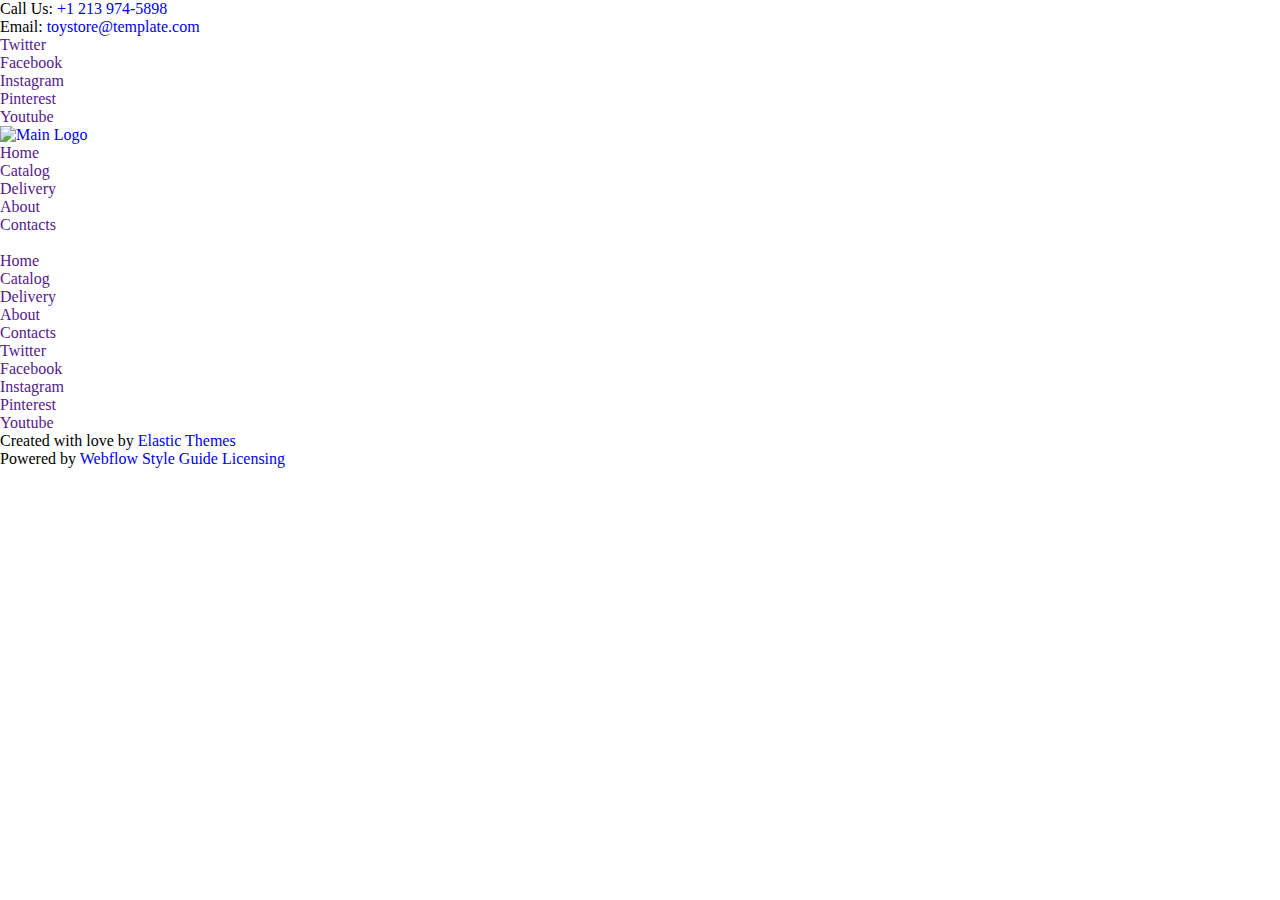
==== toystore.html @ 0d2d4009 "add basic html fot toystore" ====
<!DOCTYPE html>
<html lang="en">

<head>
    <meta charset="UTF-8">
    <meta http-equiv="X-UA-Compatible" content="IE=edge">
    <meta name="viewport" content="width=device-width, initial-scale=1.0">
    <title>Document</title>

    <link rel="stylesheet" href="styles-toystore.css">
</head>

<body>
    <header class="body-part">
        <section class="contacts">
            <ul class="contacts-numbers-list">
                <li class="contacts-numbers-item">Call Us: <a href="tel:+1 213 974-5898" class="number-link" type="tel">+1 213 974-5898</a></li>
                <li class="contacts-numbers-item">Email:
                    <a href="mailto:toystore@template.com" class="number-link">toystore@template.com</a></li>
            </ul>
            <ul class="socials-list">
                <li class="socials-item"><a href="" class="socials-link">Twitter</a></li>
                <li class="socials-item"><a href="" class="socials-link">Facebook</a></li>
                <li class="socials-item"><a href="" class="socials-link">Instagram</a></li>
                <li class="socials-item"><a href="" class="socials-link">Pinterest</a></li>
                <li class="socials-item"><a href="" class="socials-link">Youtube</a></li>
            </ul>
        </section>

        <a href="#" class="header-logo"><img src="main-logo" alt="Main Logo" class="logo"></a>
        <nav class="main-nav">
            <ul class="nav-list nav-list--top">
                <li class="nav-item"><a href="" class="nav-link">Home</a></li>
                <li class="nav-item"><a href="" class="nav-link">Catalog</a></li>
                <li class="nav-item"><a href="" class="nav-link">Delivery</a></li>
                <li class="nav-item"><a href="" class="nav-link">About</a></li>
                <li class="nav-item"><a href="" class="nav-link">Contacts</a></li>
            </ul>
        </nav>
    </header>
    <main class="body-part">

    </main>
    <footer class="body-part body-footer">
        <section class="sitemap">
            <img src="sitemap-logo" alt="" class="logo">
            <ul class="sitemap-nav nav-list nav-list--bottom">
                <li class="nav-item"><a href="" class="nav-link">Home</a></li>
                <li class="nav-item"><a href="" class="nav-link">Catalog</a></li>
                <li class="nav-item"><a href="" class="nav-link">Delivery</a></li>
                <li class="nav-item"><a href="" class="nav-link">About</a></li>
                <li class="nav-item"><a href="" class="nav-link">Contacts</a></li>
            </ul>
            <ul class="sitemap-contacts socials-list">
                <li class="socials-item"><a href="" class="socials-link">Twitter</a></li>
                <li class="socials-item"><a href="" class="socials-link">Facebook</a></li>
                <li class="socials-item"><a href="" class="socials-link">Instagram</a></li>
                <li class="socials-item"><a href="" class="socials-link">Pinterest</a></li>
                <li class="socials-item"><a href="" class="socials-link">Youtube</a></li>
            </ul>
        </section>
        <section class="copyright">
            <p class="author">Created with love by
                <a href="#" class="author-studio"> Elastic Themes</a></p>

            <p class="stack">Powered by
                <a href="#" class="stack-technology">Webflow</a>
                <a href="#" class="stack-technology">Style Guide</a>
                <a href="#" class="stack-technology">Licensing</a>
            </p>
        </section>
    </footer>
</body>

</html>
---- styles-toystore.css ----
* {
    box-sizing: border-box;
    padding: 0;
    margin: 0;
}

img {
    width: 100%;
}

a {
    text-decoration: none;
}

ul {

}
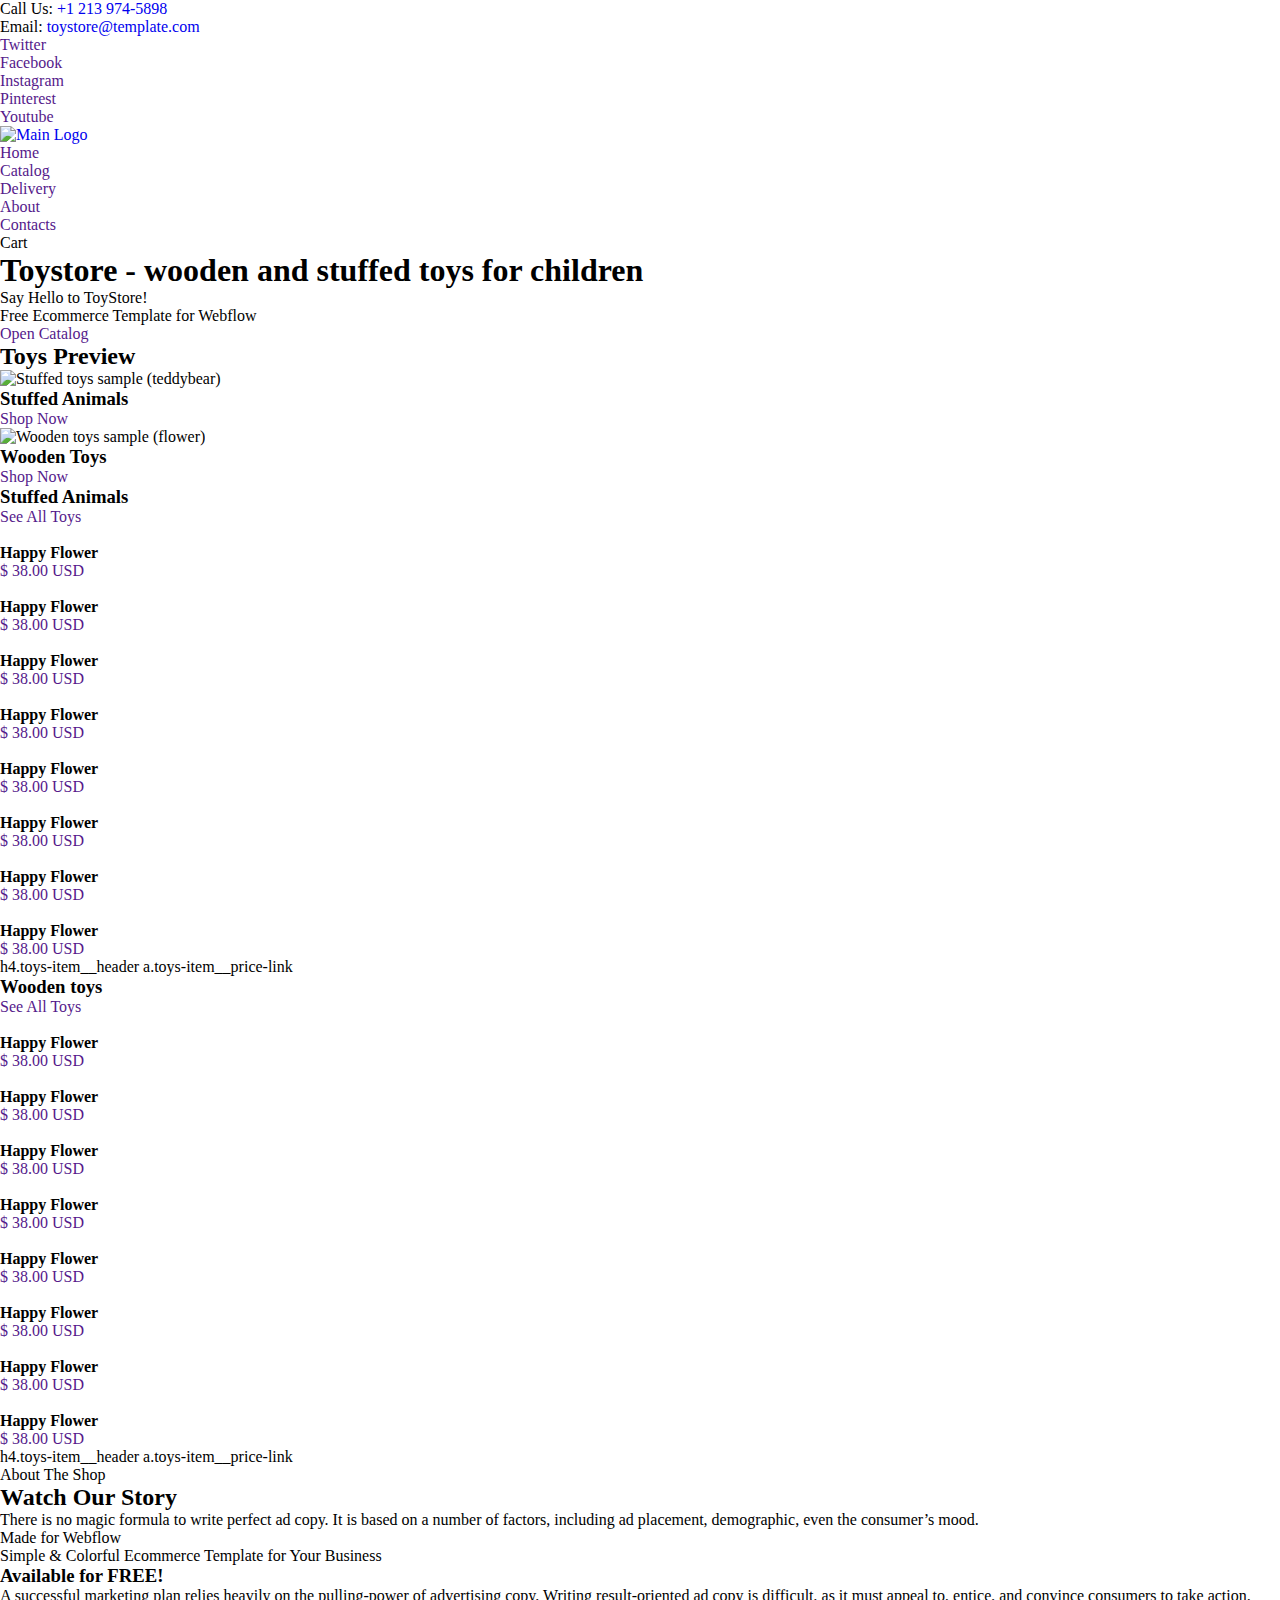
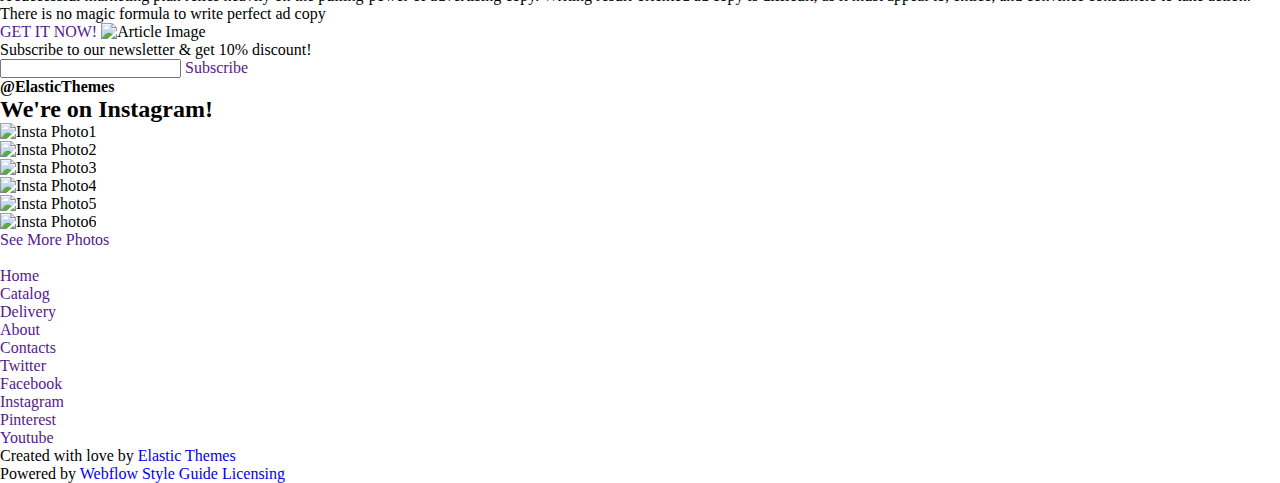
==== commit 0d36c524: "fix html of toystore" ====
--- a/toystore.html
+++ b/toystore.html
@@ -11,10 +11,12 @@
 </head>
 
 <body>
-    <header class="body-part">
+    <header class="body-part body-header">
         <section class="contacts">
+            <h2 class="section-header"></h2>
             <ul class="contacts-numbers-list">
-                <li class="contacts-numbers-item">Call Us: <a href="tel:+1 213 974-5898" class="number-link" type="tel">+1 213 974-5898</a></li>
+                <li class="contacts-numbers-item">Call Us: <a href="tel:+1 213 974-5898" class="number-link"
+                        type="tel">+1 213 974-5898</a></li>
                 <li class="contacts-numbers-item">Email:
                     <a href="mailto:toystore@template.com" class="number-link">toystore@template.com</a></li>
             </ul>
@@ -27,19 +29,168 @@
             </ul>
         </section>
 
-        <a href="#" class="header-logo"><img src="main-logo" alt="Main Logo" class="logo"></a>
-        <nav class="main-nav">
-            <ul class="nav-list nav-list--top">
-                <li class="nav-item"><a href="" class="nav-link">Home</a></li>
-                <li class="nav-item"><a href="" class="nav-link">Catalog</a></li>
-                <li class="nav-item"><a href="" class="nav-link">Delivery</a></li>
-                <li class="nav-item"><a href="" class="nav-link">About</a></li>
-                <li class="nav-item"><a href="" class="nav-link">Contacts</a></li>
-            </ul>
-        </nav>
+        <section class="header-wrapper">
+            <a href="#" class="header-logo"><img src="main-logo" alt="Main Logo" class="logo"></a>
+            <nav class="main-nav">
+                <ul class="nav-list nav-list--top">
+                    <li class="nav-item"><a href="" class="nav-link">Home</a></li>
+                    <li class="nav-item"><a href="" class="nav-link">Catalog</a></li>
+                    <li class="nav-item"><a href="" class="nav-link">Delivery</a></li>
+                    <li class="nav-item"><a href="" class="nav-link">About</a></li>
+                    <li class="nav-item"><a href="" class="nav-link">Contacts</a></li>
+                </ul>
+            </nav>
+            <div class="cart">
+                Cart
+            </div>
+        </section>
     </header>
-    <main class="body-part">
-
+    <main class="body-part body-main">
+        <h1 class="main-header">Toystore - wooden and stuffed toys for children</h1>
+        <article class="promo">
+            <h2 class="section-header"></h2>
+            <div class="promo-wrapper">
+                <p class="promo-sayhi">Say Hello to ToyStore!</p>
+                <p class="promo-header">Free Ecommerce Template for Webflow</p>
+                <a href="" class="promo-buttom">Open Catalog</a>
+            </div>
+        </article>
+        <section class="toys">
+            <h2 class="secton-header">Toys Preview</h2>
+            <ul class="toys-types-list">
+                <li class="toys-types-item toys-types-item--stuffed">
+                    <img src="" alt="Stuffed toys sample (teddybear)" class="toys-types-image">
+                    <h3 class="toys-types-header">Stuffed Animals</h3>
+                    <a href="" class="toys-types-button">Shop Now</a>
+                </li>
+                <li class="toys-types-item toys-types-item--wooden">
+                    <img src="" alt="Wooden toys sample (flower)" class="toys-types-image">
+                    <h3 class="toys-types-header">Wooden Toys</h3>
+                    <a href="" class="toys-types-button">Shop Now</a>
+                </li>
+            </ul>
+            <div class="toys-list__wrapper">
+                <h3 class="toys-list__header">Stuffed Animals</h3>
+                <a href="" class="toys-list__seeall">See All Toys</a>
+                <ul class="toys-list">
+                    <li class="toys-list__item toys-item">
+                        <img src="" alt="" class="toys-item__image">
+                        <h4 class="toys-item__header">Happy Flower</h4>
+                        <a href="" class="toys-item__pricelink">$ 38.00 USD</a>
+                    </li>
+                    <li class="toys-list__item"><img src="" alt="" class="toys-item__image">
+                        <h4 class="toys-item__header">Happy Flower</h4>
+                        <a href="" class="toys-item__pricelink">$ 38.00 USD</a>
+                    </li>
+                    <li class="toys-list__item"><img src="" alt="" class="toys-item__image">
+                        <h4 class="toys-item__header">Happy Flower</h4>
+                        <a href="" class="toys-item__pricelink">$ 38.00 USD</a>
+                    </li>
+                    <li class="toys-list__item"><img src="" alt="" class="toys-item__image">
+                        <h4 class="toys-item__header">Happy Flower</h4>
+                        <a href="" class="toys-item__pricelink">$ 38.00 USD</a>
+                    </li>
+                    <li class="toys-list__item"><img src="" alt="" class="toys-item__image">
+                        <h4 class="toys-item__header">Happy Flower</h4>
+                        <a href="" class="toys-item__pricelink">$ 38.00 USD</a>
+                    </li>
+                    <li class="toys-list__item"><img src="" alt="" class="toys-item__image">
+                        <h4 class="toys-item__header">Happy Flower</h4>
+                        <a href="" class="toys-item__pricelink">$ 38.00 USD</a>
+                    </li>
+                    <li class="toys-list__item"><img src="" alt="" class="toys-item__image">
+                        <h4 class="toys-item__header">Happy Flower</h4>
+                        <a href="" class="toys-item__pricelink">$ 38.00 USD</a>
+                    </li>
+                    <li class="toys-list__item"><img src="" alt="" class="toys-item__image">
+                        <h4 class="toys-item__header">Happy Flower</h4>
+                        <a href="" class="toys-item__pricelink">$ 38.00 USD</a>
+                    </li>
+                </ul> h4.toys-item__header a.toys-item__price-link
+            </div>
+            <div class="toys-list__wrapper">
+                <h3 class="toys-list__header">Wooden toys</h3>
+                <a href="" class="toys-list__seeall">See All Toys</a>
+                <ul class="toys-list">
+                    <li class="toys-list__item toys-item">
+                        <img src="" alt="" class="toys-item__image">
+                        <h4 class="toys-item__header">Happy Flower</h4>
+                        <a href="" class="toys-item__pricelink">$ 38.00 USD</a>
+                    </li>
+                    <li class="toys-list__item"><img src="" alt="" class="toys-item__image">
+                        <h4 class="toys-item__header">Happy Flower</h4>
+                        <a href="" class="toys-item__pricelink">$ 38.00 USD</a>
+                    </li>
+                    <li class="toys-list__item"><img src="" alt="" class="toys-item__image">
+                        <h4 class="toys-item__header">Happy Flower</h4>
+                        <a href="" class="toys-item__pricelink">$ 38.00 USD</a>
+                    </li>
+                    <li class="toys-list__item"><img src="" alt="" class="toys-item__image">
+                        <h4 class="toys-item__header">Happy Flower</h4>
+                        <a href="" class="toys-item__pricelink">$ 38.00 USD</a>
+                    </li>
+                    <li class="toys-list__item"><img src="" alt="" class="toys-item__image">
+                        <h4 class="toys-item__header">Happy Flower</h4>
+                        <a href="" class="toys-item__pricelink">$ 38.00 USD</a>
+                    </li>
+                    <li class="toys-list__item"><img src="" alt="" class="toys-item__image">
+                        <h4 class="toys-item__header">Happy Flower</h4>
+                        <a href="" class="toys-item__pricelink">$ 38.00 USD</a>
+                    </li>
+                    <li class="toys-list__item"><img src="" alt="" class="toys-item__image">
+                        <h4 class="toys-item__header">Happy Flower</h4>
+                        <a href="" class="toys-item__pricelink">$ 38.00 USD</a>
+                    </li>
+                    <li class="toys-list__item"><img src="" alt="" class="toys-item__image">
+                        <h4 class="toys-item__header">Happy Flower</h4>
+                        <a href="" class="toys-item__pricelink">$ 38.00 USD</a>
+                    </li>
+                </ul> h4.toys-item__header a.toys-item__price-link
+            </div>
+        </section>
+        <section class="about">
+            <p class="about__welcome-text">About The Shop</p>
+            <h2 class="about__header">Watch Our Story</h2>
+            <p class="about__description">There is no magic formula to write perfect ad copy. It is based on a number of
+                factors, including ad placement, demographic, even the consumer’s mood.
+            </p>
+        </section>
+        <article class="article">
+            <div class="article__quote-wrapper">
+                <p class="article__quote-welcome">Made for Webflow</p>
+                <p class="article__quote">Simple & Colorful Ecommerce Template for Your Business</p>
+            </div>
+            <div class="article__main-wrapper">
+                <h3 class="article__header">Available for FREE!</h3>
+                <p class="article__text">A successful marketing plan relies heavily on the pulling-power of advertising
+                    copy. Writing result-oriented ad copy is difficult, as it must appeal to, entice, and convince
+                    consumers to take action. There is no magic formula to write perfect ad copy
+                </p>
+                <a href="" class="article__button">GET IT NOW!</a>
+                <img src="" alt="Article Image" class="article__image">
+            </div>
+        </article>
+        <article class="subcribe-form">
+            <p class="subcribe__text">Subscribe to our newsletter & get <span class="subcribe__discount">10%
+                    discount!</span></p>
+            <form class="subscribe__form" action="">
+                <input class="subcribe__input" type="email" id="subscribe__email">
+                <a href="" class="subscribe__button">Subscribe</a>
+            </form>
+        </article>
+        <section class="insta">
+            <b class="insta__account">@ElasticThemes</b>
+            <h2 class="insta__header">We're on Instagram!</h2>
+            <ul class="insta__photo-list photo-list">
+                <li class="photo-list__item"><img src="" alt="Insta Photo1" class="photo-list__photo"></li>
+                <li class="photo-list__item"><img src="" alt="Insta Photo2" class="photo-list__photo"></li>
+                <li class="photo-list__item"><img src="" alt="Insta Photo3" class="photo-list__photo"></li>
+                <li class="photo-list__item"><img src="" alt="Insta Photo4" class="photo-list__photo"></li>
+                <li class="photo-list__item"><img src="" alt="Insta Photo5" class="photo-list__photo"></li>
+                <li class="photo-list__item"><img src="" alt="Insta Photo6" class="photo-list__photo"></li>
+            </ul>
+            <a href="" class="insta__button">See More Photos</a>
+        </section>
     </main>
     <footer class="body-part body-footer">
         <section class="sitemap">
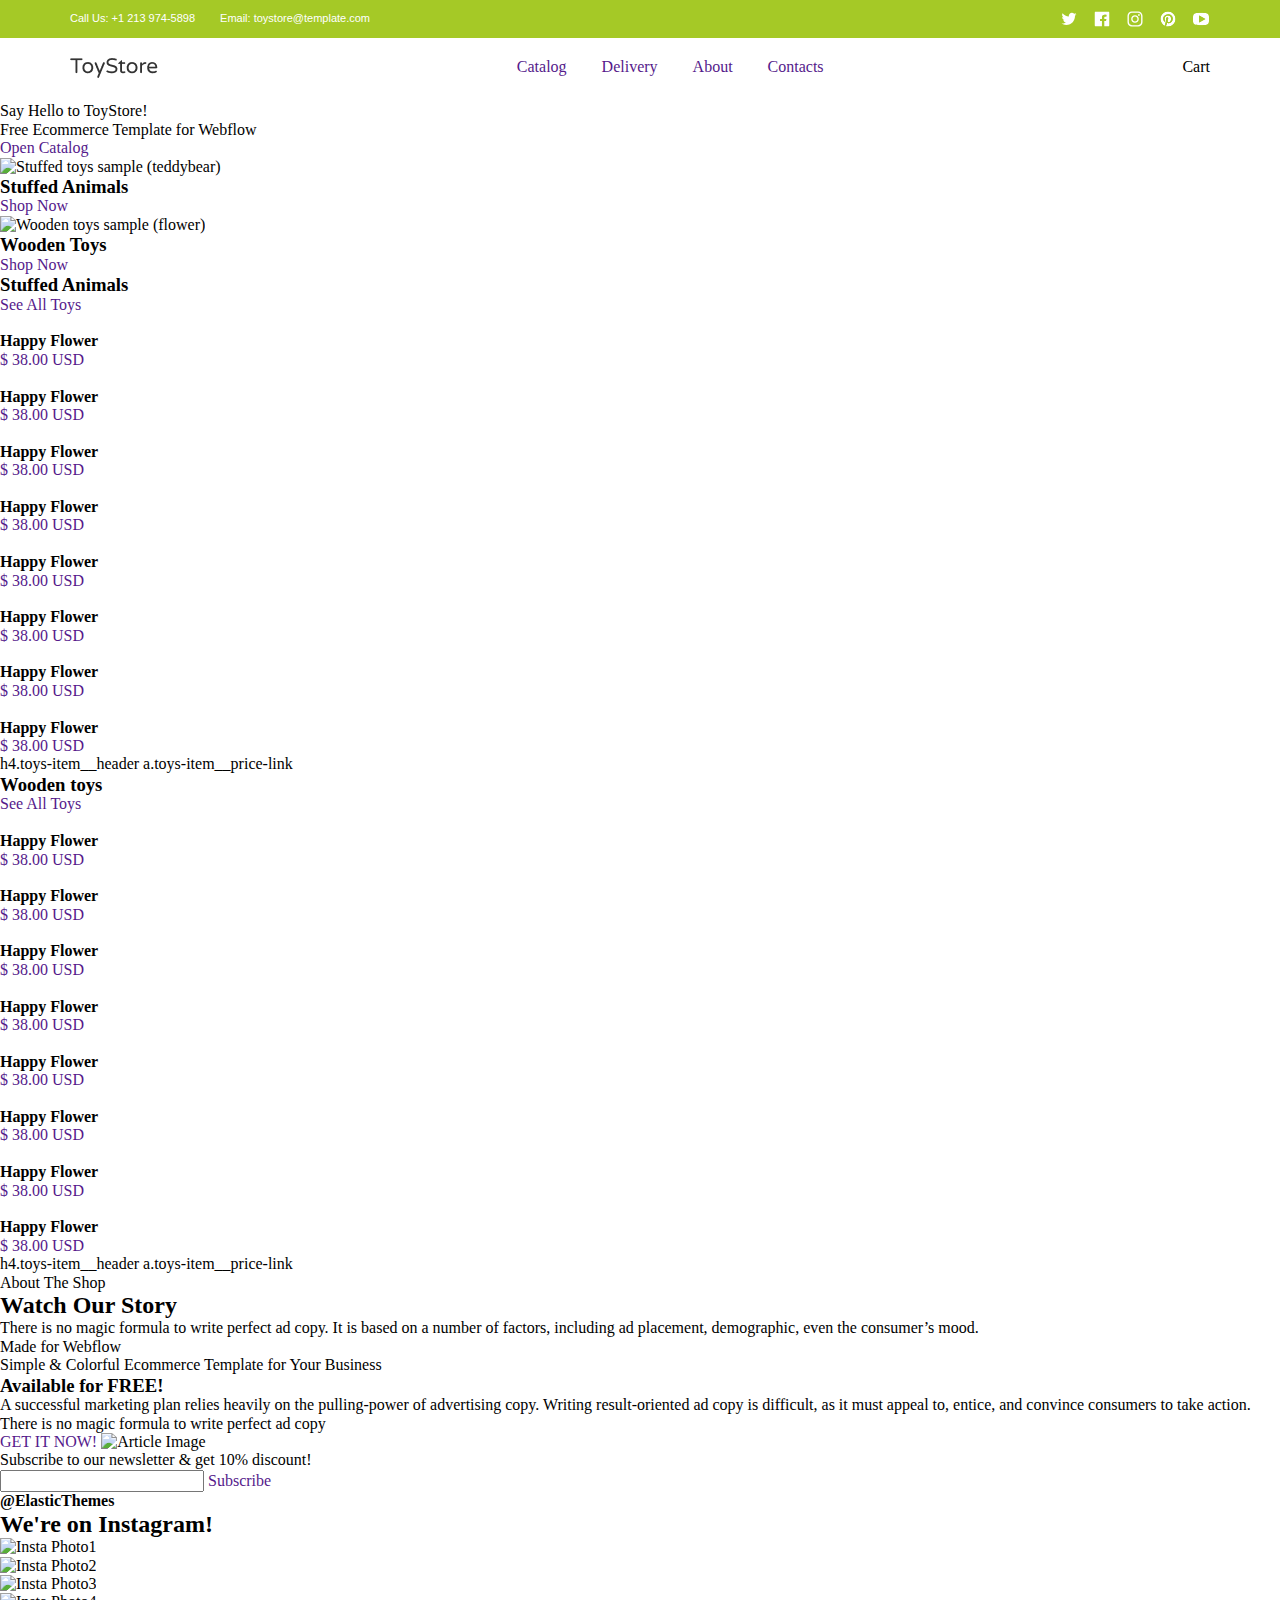
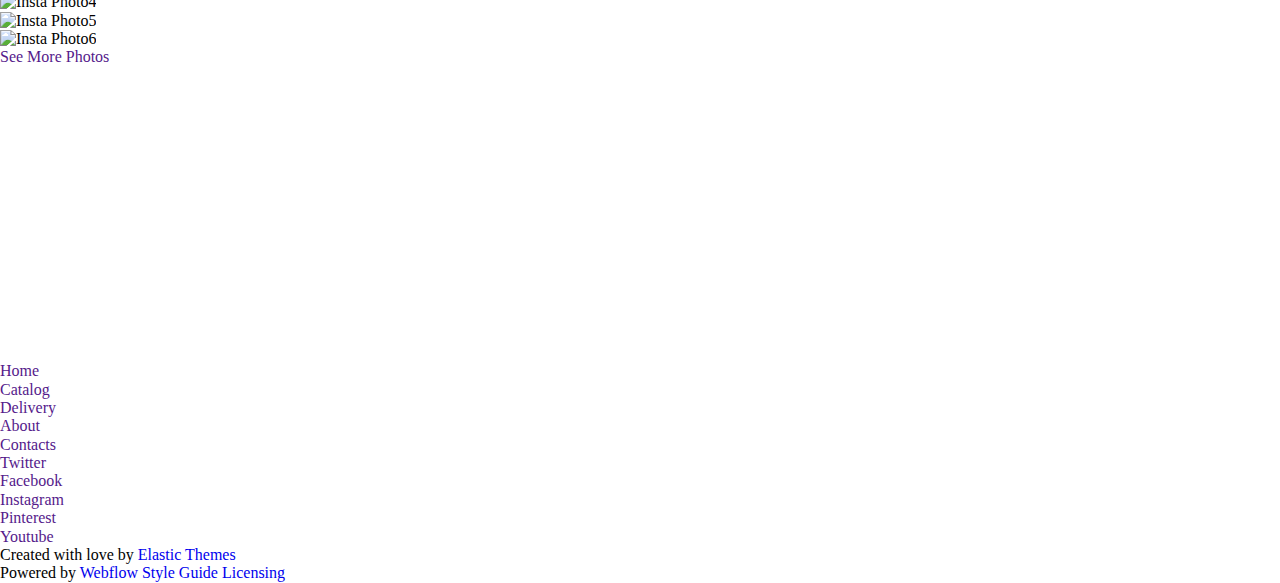
==== commit baf262ba: "add styles for header" ====
--- a/toystore.html
+++ b/toystore.html
@@ -7,37 +7,41 @@
     <meta name="viewport" content="width=device-width, initial-scale=1.0">
     <title>Document</title>
 
-    <link rel="stylesheet" href="styles-toystore.css">
+    <link rel="stylesheet" href="css/normalize.css">
+    <link rel="stylesheet" href="css/styles-toystore.css">
 </head>
 
 <body>
     <header class="body-part body-header">
-        <section class="contacts">
-            <h2 class="section-header"></h2>
-            <ul class="contacts-numbers-list">
-                <li class="contacts-numbers-item">Call Us: <a href="tel:+1 213 974-5898" class="number-link"
-                        type="tel">+1 213 974-5898</a></li>
-                <li class="contacts-numbers-item">Email:
-                    <a href="mailto:toystore@template.com" class="number-link">toystore@template.com</a></li>
-            </ul>
-            <ul class="socials-list">
-                <li class="socials-item"><a href="" class="socials-link">Twitter</a></li>
-                <li class="socials-item"><a href="" class="socials-link">Facebook</a></li>
-                <li class="socials-item"><a href="" class="socials-link">Instagram</a></li>
-                <li class="socials-item"><a href="" class="socials-link">Pinterest</a></li>
-                <li class="socials-item"><a href="" class="socials-link">Youtube</a></li>
-            </ul>
-        </section>
-
-        <section class="header-wrapper">
-            <a href="#" class="header-logo"><img src="main-logo" alt="Main Logo" class="logo"></a>
-            <nav class="main-nav">
-                <ul class="nav-list nav-list--top">
-                    <li class="nav-item"><a href="" class="nav-link">Home</a></li>
-                    <li class="nav-item"><a href="" class="nav-link">Catalog</a></li>
-                    <li class="nav-item"><a href="" class="nav-link">Delivery</a></li>
-                    <li class="nav-item"><a href="" class="nav-link">About</a></li>
-                    <li class="nav-item"><a href="" class="nav-link">Contacts</a></li>
+        <section class="header-contacts">
+            <div class="header-contacts__wrapper">
+                <h2 class="visually-hidden">Contacts</h2>
+                <ul class="contacts-numbers__list">
+                    <li class="contacts-numbers__item">Call Us: <a href="tel:+1 213 974-5898"
+                            class="contacts-numbers__link" type="tel">+1 213 974-5898</a></li>
+                    <li class="contacts-numbers-item">Email:
+                        <a href="mailto:toystore@template.com" class="contacts-numbers__link">toystore@template.com</a>
+                    </li>
+                </ul>
+                <ul class="socials__list">
+                    <li class="socials__item"><a href="" class="socials__link twitter">Twitter</a></li>
+                    <li class="socials__item"><a href="" class="socials__link facebook">Facebook</a></li>
+                    <li class="socials__item"><a href="" class="socials__link instagram">Instagram</a></li>
+                    <li class="socials__item"><a href="" class="socials__link pinterest">Pinterest</a></li>
+                    <li class="socials__item"><a href="" class="socials__link youtube">Youtube</a></li>
+                </ul>
+            </div>
+        </section>
+
+        <section class="header-lowpart__wrapper">
+            <h2 class="visually-hidden">Navigation</h2>
+            <a href="#" class="header-lowpart__logo"><img src="img/toystore/logo-dark.png" alt="Main Logo" class="logo"></a>
+            <nav class="header-lowpart__nav main-nav">
+                <ul class="main-nav__list main-nav__list--top">
+                    <li class="main-nav__item"><a href="" class="main-nav__link">Catalog</a></li>
+                    <li class="main-nav__item"><a href="" class="main-nav__link">Delivery</a></li>
+                    <li class="main-nav__item"><a href="" class="main-nav__link">About</a></li>
+                    <li class="main-nav__item"><a href="" class="main-nav__link">Contacts</a></li>
                 </ul>
             </nav>
             <div class="cart">
@@ -46,7 +50,7 @@
         </section>
     </header>
     <main class="body-part body-main">
-        <h1 class="main-header">Toystore - wooden and stuffed toys for children</h1>
+        <h1 class="visually-hidden">Toystore - wooden and stuffed toys for children</h1>
         <article class="promo">
             <h2 class="section-header"></h2>
             <div class="promo-wrapper">
@@ -56,7 +60,7 @@
             </div>
         </article>
         <section class="toys">
-            <h2 class="secton-header">Toys Preview</h2>
+            <h2 class="visually-hidden">Toys Preview</h2>
             <ul class="toys-types-list">
                 <li class="toys-types-item toys-types-item--stuffed">
                     <img src="" alt="Stuffed toys sample (teddybear)" class="toys-types-image">
@@ -156,6 +160,7 @@
             </p>
         </section>
         <article class="article">
+            <h2 class="visually-hidden">Article</h2>
             <div class="article__quote-wrapper">
                 <p class="article__quote-welcome">Made for Webflow</p>
                 <p class="article__quote">Simple & Colorful Ecommerce Template for Your Business</p>
@@ -171,6 +176,7 @@
             </div>
         </article>
         <article class="subcribe-form">
+            <h2 class="visually-hidden">Suscribe form</h2>
             <p class="subcribe__text">Subscribe to our newsletter & get <span class="subcribe__discount">10%
                     discount!</span></p>
             <form class="subscribe__form" action="">
@@ -194,30 +200,32 @@
     </main>
     <footer class="body-part body-footer">
         <section class="sitemap">
-            <img src="sitemap-logo" alt="" class="logo">
-            <ul class="sitemap-nav nav-list nav-list--bottom">
-                <li class="nav-item"><a href="" class="nav-link">Home</a></li>
-                <li class="nav-item"><a href="" class="nav-link">Catalog</a></li>
-                <li class="nav-item"><a href="" class="nav-link">Delivery</a></li>
-                <li class="nav-item"><a href="" class="nav-link">About</a></li>
-                <li class="nav-item"><a href="" class="nav-link">Contacts</a></li>
+            <h2 class="visually-hidden">Sitemap</h2>
+            <a href="" class="sitemap__logo-link"><img src="img/toystore/logo-light.png" alt="Sitemap Logo" class="logo"></a>
+            <ul class="sitemap__nav nav-list nav-list--bottom">
+                <li class="nav-list__item"><a href="" class="nav-list__link">Home</a></li>
+                <li class="nav-list__item"><a href="" class="nav-list__link">Catalog</a></li>
+                <li class="nav-list__item"><a href="" class="nav-list__link">Delivery</a></li>
+                <li class="nav-list__item"><a href="" class="nav-list__link">About</a></li>
+                <li class="nav-list__item"><a href="" class="nav-list__link">Contacts</a></li>
             </ul>
             <ul class="sitemap-contacts socials-list">
-                <li class="socials-item"><a href="" class="socials-link">Twitter</a></li>
-                <li class="socials-item"><a href="" class="socials-link">Facebook</a></li>
-                <li class="socials-item"><a href="" class="socials-link">Instagram</a></li>
-                <li class="socials-item"><a href="" class="socials-link">Pinterest</a></li>
-                <li class="socials-item"><a href="" class="socials-link">Youtube</a></li>
+                <li class="socials-list__item"><a href="" class="socials-list__link">Twitter</a></li>
+                <li class="socials-list__item"><a href="" class="socials-list__link">Facebook</a></li>
+                <li class="socials-list__item"><a href="" class="socials-list__link">Instagram</a></li>
+                <li class="socials-list__item"><a href="" class="socials-list__link">Pinterest</a></li>
+                <li class="socials-list__item"><a href="" class="socials-list__link">Youtube</a></li>
             </ul>
         </section>
         <section class="copyright">
-            <p class="author">Created with love by
-                <a href="#" class="author-studio"> Elastic Themes</a></p>
-
-            <p class="stack">Powered by
-                <a href="#" class="stack-technology">Webflow</a>
-                <a href="#" class="stack-technology">Style Guide</a>
-                <a href="#" class="stack-technology">Licensing</a>
+            <h2 class="visually-hidden">Copyright</h2>
+            <p class="copyright__author author">Created with love by
+                <a href="#" class="author__studio"> Elastic Themes</a></p>
+
+            <p class="copyright__stack stack">Powered by
+                <a href="#" class="stack__technology">Webflow</a>
+                <a href="#" class="stack__technology">Style Guide</a>
+                <a href="#" class="stack__technology">Licensing</a>
             </p>
         </section>
     </footer>
--- a/css/styles-toystore.css
+++ b/css/styles-toystore.css
@@ -0,0 +1,171 @@
+@font-face {
+    font-family: "OpenSans";
+    src: url("../fonts/toystore/OpenSans-Medium.ttf") format("ttf");
+    font-weight: 400;
+    font-style: normal;
+    font-display: swap;
+  }
+
+  @font-face {
+    font-family: "VarelaRound";
+    src: url("../fonts/toystore/VarelaRound-Regular.ttf") format("ttf");
+    font-weight: 400;
+    font-style: normal;
+    font-display: swap;
+  }
+
+:root {
+    /*Sizes*/
+    --desktop-max-width: 1440px;
+    --desktop-content-width: 1140px;
+
+    /*Fonts*/
+    --main-text: "OpenSans", Arial, sans-serif;
+    --extra-text: "VarelaRound", Helvetica, sans-serif;
+
+    /*Colors*/
+    --main-text-dark: #111111;
+    --main-text-dark--hover: #333333;
+    --main-text-light: #FFFFFF;
+    --article-text: #999999;
+    --form-main: #F8F8F8;
+    --footer-line: #FFFFFF40;
+
+
+    --seeall-underline: #DDDDDD;
+    --scroll-main: #E5E5E5;
+
+    --toy-cart-shadow: 0px 1px 2px 0px #00000026;
+    --main-green: #A5C926;
+    --wooden-background: #fb416b;
+    --stuffed-background: #ffc12c;
+
+    /*images*/
+    --twitter: url("../img/toystore/twitter.svg");
+    --facebook: url("../img/toystore/facebook.svg");
+    --instagram: url("../img/toystore/instagram.svg");
+    --pinterest: url("../img/toystore/pinterest.svg");
+    --youtube: url("../img/toystore/youtube.svg");
+}
+
+
+* {
+    box-sizing: border-box;
+    padding: 0;
+    margin: 0;
+}
+
+
+
+img {
+    width: 100%;
+}
+
+a {
+    text-decoration: none;
+}
+
+ul {
+    list-style: none;
+}
+
+.header-contacts {
+    background-color: var(--main-green);
+}
+
+.header-contacts__wrapper {
+    display: flex;
+    justify-content: space-between;
+    max-width: var(--desktop-content-width);
+    margin: 0 auto;
+    padding: 10px 0;
+}
+
+.contacts-numbers__list {
+    display: flex;
+    gap: 25px;
+    max-width: 50%;
+
+    font-family: var(--main-text);
+    font-weight: 400;
+    font-size: 11px;
+    line-height: 16px;
+    color: var(--main-text-light);
+}
+
+.contacts-numbers__link {
+    color: var(--main-text-light);
+}
+
+.socials__list {
+    display: flex;
+    gap: 15px;
+    max-width: 50%;
+}
+
+.socials__item {
+    width: 18px;
+    height: 18px;
+}
+
+.socials__link {
+    display: block;
+    width: 100%;
+    height: 100%;
+    font-size: 0px;
+}
+
+.twitter {
+    background: var(--twitter) center no-repeat;
+}
+.facebook {
+    background: var(--facebook) center no-repeat;
+}
+.instagram {
+    background: var(--instagram) center no-repeat;
+}
+.pinterest {
+    background: var(--pinterest) center no-repeat;
+}
+.youtube {
+    background: var(--youtube) center no-repeat;
+}
+
+.header-lowpart__wrapper {
+    display: flex;
+    justify-content: space-between;
+    max-width: var(--desktop-content-width);
+    margin: 0 auto;
+    padding: 20px 0;
+}
+
+.header-lowpart__nav {
+
+}
+
+.main-nav__list {
+    display: flex;
+    gap: 35px;
+    justify-content: space-around;
+}
+
+
+
+.body-main {}
+
+.body-footer {}
+
+/*hidden objects*/
+
+.visually-hidden {
+    position: absolute;
+    margin: -1px;
+    padding: 0;
+    width: 1px;
+    height: 1px;
+    border: 0;
+    white-space: nowrap;
+    clip-path: inset(100%);
+    clip: rect(0 0 0 0);
+    overflow: hidden;
+}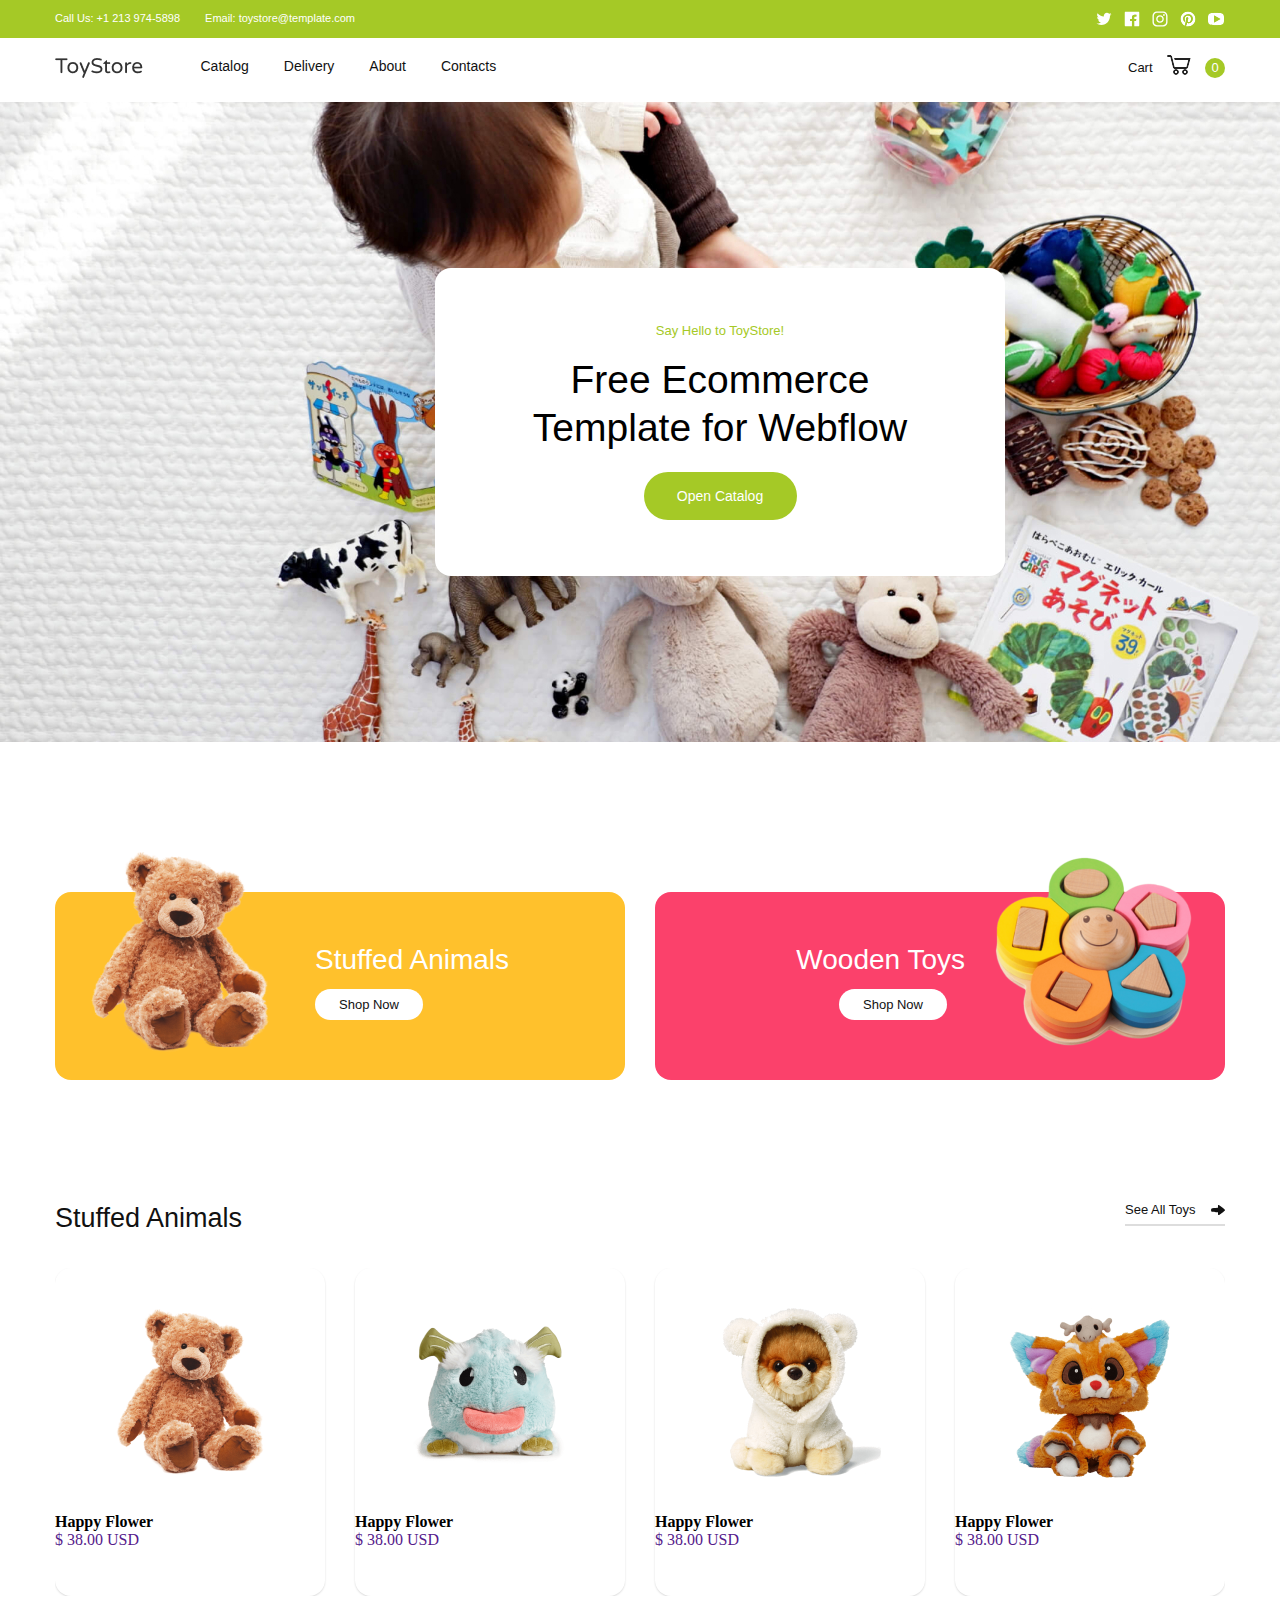
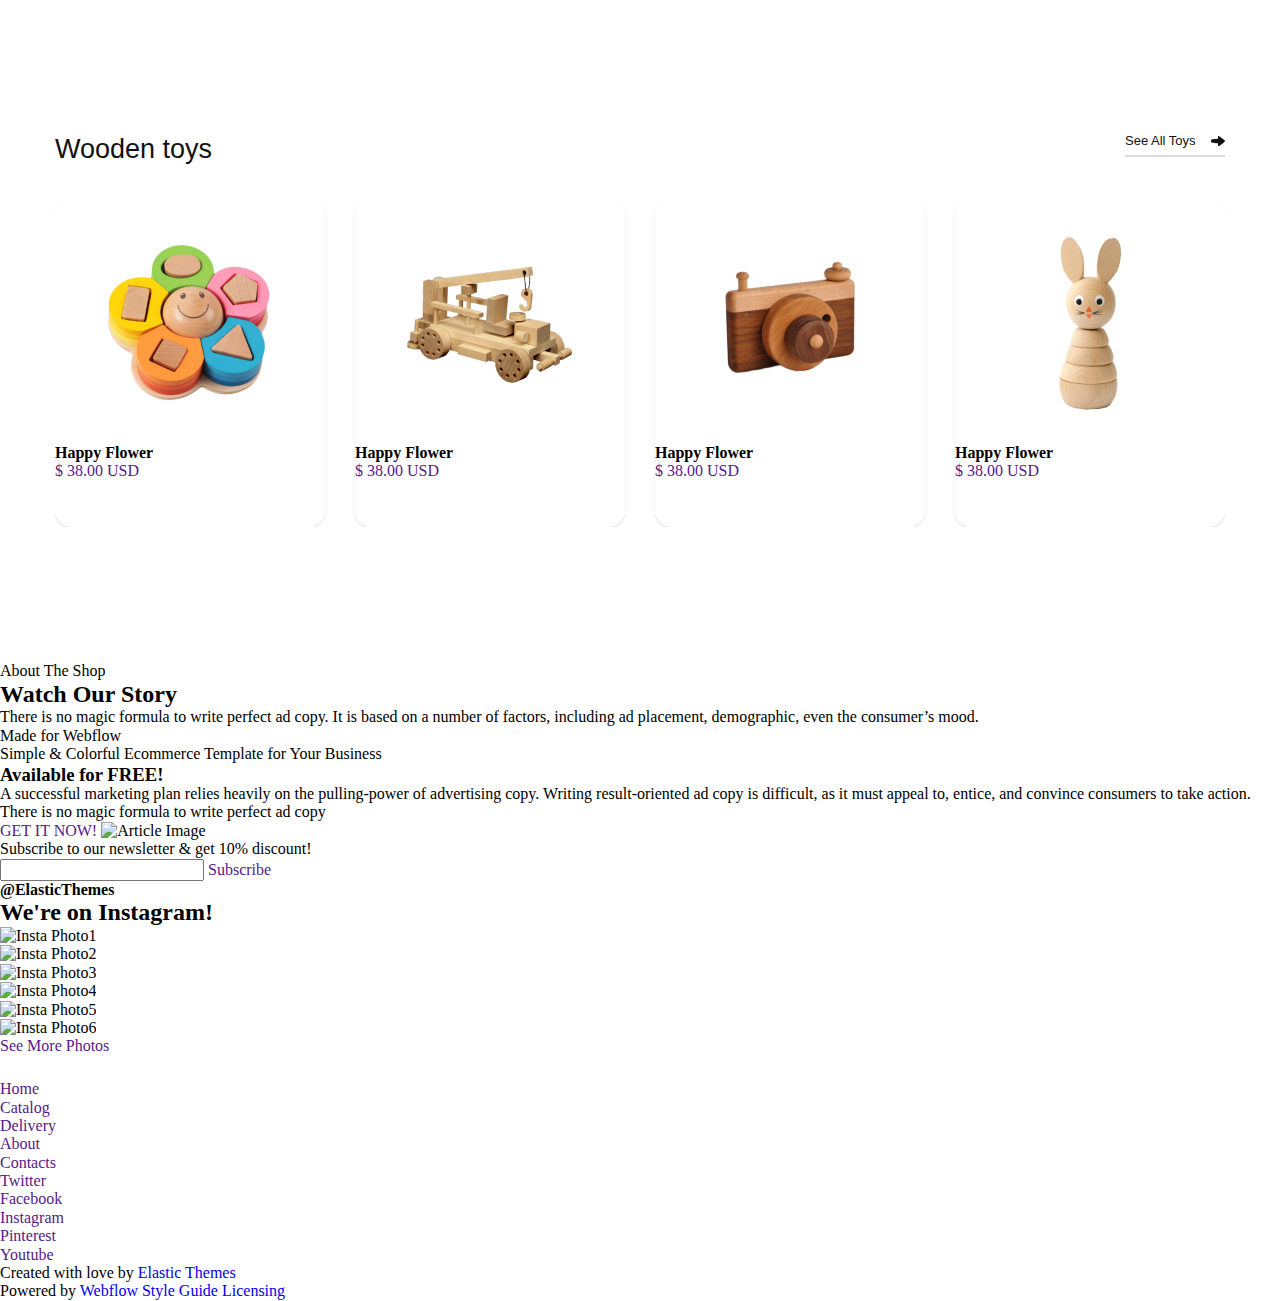
==== commit 085f129e: "add styles for toystore" ====
--- a/toystore.html
+++ b/toystore.html
@@ -35,7 +35,8 @@
 
         <section class="header-lowpart__wrapper">
             <h2 class="visually-hidden">Navigation</h2>
-            <a href="#" class="header-lowpart__logo"><img src="img/toystore/logo-dark.png" alt="Main Logo" class="logo"></a>
+            <a href="#" class="header-lowpart__logo"><img src="img/toystore/logo-dark.png" alt="Main Logo"
+                    class="logo"></a>
             <nav class="header-lowpart__nav main-nav">
                 <ul class="main-nav__list main-nav__list--top">
                     <li class="main-nav__item"><a href="" class="main-nav__link">Catalog</a></li>
@@ -45,7 +46,10 @@
                 </ul>
             </nav>
             <div class="cart">
-                Cart
+                <a href="" class="cart__link">
+                    <span class="cart__span cart__text">Cart</span>
+                    <span class="cart__span cart__number">0</span>
+                </a>
             </div>
         </section>
     </header>
@@ -53,103 +57,123 @@
         <h1 class="visually-hidden">Toystore - wooden and stuffed toys for children</h1>
         <article class="promo">
             <h2 class="section-header"></h2>
-            <div class="promo-wrapper">
-                <p class="promo-sayhi">Say Hello to ToyStore!</p>
-                <p class="promo-header">Free Ecommerce Template for Webflow</p>
-                <a href="" class="promo-buttom">Open Catalog</a>
+            <div class="promo__wrapper">
+                <p class="promo__sayhi">Say Hello to ToyStore!</p>
+                <p class="promo__header">Free Ecommerce Template&nbsp;for&nbsp;Webflow</p>
+                <a href="" class="promo__button">Open Catalog</a>
             </div>
         </article>
         <section class="toys">
             <h2 class="visually-hidden">Toys Preview</h2>
-            <ul class="toys-types-list">
-                <li class="toys-types-item toys-types-item--stuffed">
-                    <img src="" alt="Stuffed toys sample (teddybear)" class="toys-types-image">
-                    <h3 class="toys-types-header">Stuffed Animals</h3>
-                    <a href="" class="toys-types-button">Shop Now</a>
+            <ul class="toys-types">
+                <li class="toys-types__item types-stuffed">
+                    <img class="types-stuffed__image" src="img/toystore/stuffed.png"
+                        alt="Stuffed toys sample (teddybear)" width="220" height="220">
+                    <h3 class="types-stuffed__header">Stuffed Animals</h3>
+                    <a class="types-stuffed__button" href="">Shop Now</a>
                 </li>
-                <li class="toys-types-item toys-types-item--wooden">
-                    <img src="" alt="Wooden toys sample (flower)" class="toys-types-image">
-                    <h3 class="toys-types-header">Wooden Toys</h3>
-                    <a href="" class="toys-types-button">Shop Now</a>
+                <li class="toys-types__item types-wooden">
+                    <img class="types-wooden__image" src="img/toystore/wooden.png" alt="Wooden toys sample (flower)"
+                        width="220" height="220">
+                    <h3 class="types-wooden__header">Wooden Toys</h3>
+                    <a class="types-wooden__button" href="">Shop Now</a>
                 </li>
             </ul>
             <div class="toys-list__wrapper">
-                <h3 class="toys-list__header">Stuffed Animals</h3>
-                <a href="" class="toys-list__seeall">See All Toys</a>
+                <div class="toys-list__header-wrapper">
+                    <h3 class="toys-list__header">Stuffed Animals</h3>
+                    <a href="" class="toys-list__seeall">See All Toys</a>
+                </div>
                 <ul class="toys-list">
                     <li class="toys-list__item toys-item">
-                        <img src="" alt="" class="toys-item__image">
-                        <h4 class="toys-item__header">Happy Flower</h4>
-                        <a href="" class="toys-item__pricelink">$ 38.00 USD</a>
-                    </li>
-                    <li class="toys-list__item"><img src="" alt="" class="toys-item__image">
-                        <h4 class="toys-item__header">Happy Flower</h4>
-                        <a href="" class="toys-item__pricelink">$ 38.00 USD</a>
-                    </li>
-                    <li class="toys-list__item"><img src="" alt="" class="toys-item__image">
-                        <h4 class="toys-item__header">Happy Flower</h4>
-                        <a href="" class="toys-item__pricelink">$ 38.00 USD</a>
-                    </li>
-                    <li class="toys-list__item"><img src="" alt="" class="toys-item__image">
-                        <h4 class="toys-item__header">Happy Flower</h4>
-                        <a href="" class="toys-item__pricelink">$ 38.00 USD</a>
-                    </li>
-                    <li class="toys-list__item"><img src="" alt="" class="toys-item__image">
-                        <h4 class="toys-item__header">Happy Flower</h4>
-                        <a href="" class="toys-item__pricelink">$ 38.00 USD</a>
-                    </li>
-                    <li class="toys-list__item"><img src="" alt="" class="toys-item__image">
-                        <h4 class="toys-item__header">Happy Flower</h4>
-                        <a href="" class="toys-item__pricelink">$ 38.00 USD</a>
-                    </li>
-                    <li class="toys-list__item"><img src="" alt="" class="toys-item__image">
-                        <h4 class="toys-item__header">Happy Flower</h4>
-                        <a href="" class="toys-item__pricelink">$ 38.00 USD</a>
-                    </li>
-                    <li class="toys-list__item"><img src="" alt="" class="toys-item__image">
-                        <h4 class="toys-item__header">Happy Flower</h4>
-                        <a href="" class="toys-item__pricelink">$ 38.00 USD</a>
-                    </li>
-                </ul> h4.toys-item__header a.toys-item__price-link
+                        <img class="toys-item__image" src="img/toystore/stuffed-bear.png" alt="stuffed-bear" width="182" height="182">
+                        <h4 class="toys-item__header">Happy Flower</h4>
+                        <a href="" class="toys-item__pricelink">$ 38.00 USD</a>
+                    </li>
+                    <li class="toys-list__item toys-item">
+                        <img class="toys-item__image" src="img/toystore/stuffed-monster.png" alt="stuffed-monster" width="182" height="182">
+                        <h4 class="toys-item__header">Happy Flower</h4>
+                        <a href="" class="toys-item__pricelink">$ 38.00 USD</a>
+                    </li>
+                    <li class="toys-list__item toys-item">
+                        <img class="toys-item__image" src="img/toystore/stuffed-dog.png" alt="stuffed-dog" width="182" height="182">
+                        <h4 class="toys-item__header">Happy Flower</h4>
+                        <a href="" class="toys-item__pricelink">$ 38.00 USD</a>
+                    </li>
+                    <li class="toys-list__item toys-item">
+                        <img class="toys-item__image" src="img/toystore/stuffed-fox.png" alt="stuffed-fox" width="182" height="182">
+                        <h4 class="toys-item__header">Happy Flower</h4>
+                        <a href="" class="toys-item__pricelink">$ 38.00 USD</a>
+                    </li>
+                    <li class="toys-list__item toys-item">
+                        <img class="toys-item__image" src="img/toystore/stuffed-bear.png" alt="stuffed-bear" width="182" height="182">
+                        <h4 class="toys-item__header">Happy Flower</h4>
+                        <a href="" class="toys-item__pricelink">$ 38.00 USD</a>
+                    </li>
+                    <li class="toys-list__item toys-item">
+                        <img class="toys-item__image" src="img/toystore/stuffed-monster.png" alt="stuffed-monster" width="182" height="182">
+                        <h4 class="toys-item__header">Happy Flower</h4>
+                        <a href="" class="toys-item__pricelink">$ 38.00 USD</a>
+                    </li>
+                    <li class="toys-list__item toys-item">
+                        <img class="toys-item__image" src="img/toystore/stuffed-dog.png" alt="stuffed-dog" width="182" height="182">
+                        <h4 class="toys-item__header">Happy Flower</h4>
+                        <a href="" class="toys-item__pricelink">$ 38.00 USD</a>
+                    </li>
+                    <li class="toys-list__item toys-item">
+                        <img class="toys-item__image" src="img/toystore/stuffed-fox.png" alt="stuffed-fox" width="182" height="182">
+                        <h4 class="toys-item__header">Happy Flower</h4>
+                        <a href="" class="toys-item__pricelink">$ 38.00 USD</a>
+                    </li>
+                </ul> 
             </div>
             <div class="toys-list__wrapper">
-                <h3 class="toys-list__header">Wooden toys</h3>
-                <a href="" class="toys-list__seeall">See All Toys</a>
+                <div class="toys-list__header-wrapper">
+                    <h3 class="toys-list__header">Wooden toys</h3>
+                    <a href="" class="toys-list__seeall">See All Toys</a>
+                </div>
                 <ul class="toys-list">
                     <li class="toys-list__item toys-item">
-                        <img src="" alt="" class="toys-item__image">
-                        <h4 class="toys-item__header">Happy Flower</h4>
-                        <a href="" class="toys-item__pricelink">$ 38.00 USD</a>
-                    </li>
-                    <li class="toys-list__item"><img src="" alt="" class="toys-item__image">
-                        <h4 class="toys-item__header">Happy Flower</h4>
-                        <a href="" class="toys-item__pricelink">$ 38.00 USD</a>
-                    </li>
-                    <li class="toys-list__item"><img src="" alt="" class="toys-item__image">
-                        <h4 class="toys-item__header">Happy Flower</h4>
-                        <a href="" class="toys-item__pricelink">$ 38.00 USD</a>
-                    </li>
-                    <li class="toys-list__item"><img src="" alt="" class="toys-item__image">
-                        <h4 class="toys-item__header">Happy Flower</h4>
-                        <a href="" class="toys-item__pricelink">$ 38.00 USD</a>
-                    </li>
-                    <li class="toys-list__item"><img src="" alt="" class="toys-item__image">
-                        <h4 class="toys-item__header">Happy Flower</h4>
-                        <a href="" class="toys-item__pricelink">$ 38.00 USD</a>
-                    </li>
-                    <li class="toys-list__item"><img src="" alt="" class="toys-item__image">
-                        <h4 class="toys-item__header">Happy Flower</h4>
-                        <a href="" class="toys-item__pricelink">$ 38.00 USD</a>
-                    </li>
-                    <li class="toys-list__item"><img src="" alt="" class="toys-item__image">
-                        <h4 class="toys-item__header">Happy Flower</h4>
-                        <a href="" class="toys-item__pricelink">$ 38.00 USD</a>
-                    </li>
-                    <li class="toys-list__item"><img src="" alt="" class="toys-item__image">
-                        <h4 class="toys-item__header">Happy Flower</h4>
-                        <a href="" class="toys-item__pricelink">$ 38.00 USD</a>
-                    </li>
-                </ul> h4.toys-item__header a.toys-item__price-link
+                        <img class="toys-item__image" src="img/toystore/wooden-flower.png" alt="Wooden flower" width="182" height="182">
+                        <h4 class="toys-item__header">Happy Flower</h4>
+                        <a href="" class="toys-item__pricelink">$ 38.00 USD</a>
+                    </li>
+                    <li class="toys-list__item toys-item">
+                        <img class="toys-item__image" src="img/toystore/wooden-machine.png" alt="Wooden machine" width="182" height="182">
+                        <h4 class="toys-item__header">Happy Flower</h4>
+                        <a href="" class="toys-item__pricelink">$ 38.00 USD</a>
+                    </li>
+                    <li class="toys-list__item toys-item">
+                        <img class="toys-item__image" src="img/toystore/wooden-camera.png" alt="Wooden camera" width="182" height="182">
+                        <h4 class="toys-item__header">Happy Flower</h4>
+                        <a href="" class="toys-item__pricelink">$ 38.00 USD</a>
+                    </li>
+                    <li class="toys-list__item toys-item">
+                        <img class="toys-item__image" src="img/toystore/wooden-rabbit.png" alt="Wooden rabbit" width="182" height="182">
+                        <h4 class="toys-item__header">Happy Flower</h4>
+                        <a href="" class="toys-item__pricelink">$ 38.00 USD</a>
+                    </li>
+                    <li class="toys-list__item toys-item">
+                        <img class="toys-item__image" src="img/toystore/wooden-flower.png" alt="Wooden flower" width="182" height="182">
+                        <h4 class="toys-item__header">Happy Flower</h4>
+                        <a href="" class="toys-item__pricelink">$ 38.00 USD</a>
+                    </li>
+                    <li class="toys-list__item toys-item">
+                        <img class="toys-item__image" src="img/toystore/wooden-machine.png" alt="Wooden machine" width="182" height="182">
+                        <h4 class="toys-item__header">Happy Flower</h4>
+                        <a href="" class="toys-item__pricelink">$ 38.00 USD</a>
+                    </li>
+                    <li class="toys-list__item toys-item">
+                        <img class="toys-item__image" src="img/toystore/wooden-camera.png" alt="Wooden camera" width="182" height="182">
+                        <h4 class="toys-item__header">Happy Flower</h4>
+                        <a href="" class="toys-item__pricelink">$ 38.00 USD</a>
+                    </li>
+                    <li class="toys-list__item toys-item">
+                        <img class="toys-item__image" src="img/toystore/wooden-rabbit.png" alt="Wooden rabbit" width="182" height="182">
+                        <h4 class="toys-item__header">Happy Flower</h4>
+                        <a href="" class="toys-item__pricelink">$ 38.00 USD</a>
+                    </li>
+                </ul> 
             </div>
         </section>
         <section class="about">
@@ -201,7 +225,8 @@
     <footer class="body-part body-footer">
         <section class="sitemap">
             <h2 class="visually-hidden">Sitemap</h2>
-            <a href="" class="sitemap__logo-link"><img src="img/toystore/logo-light.png" alt="Sitemap Logo" class="logo"></a>
+            <a href="" class="sitemap__logo-link"><img src="img/toystore/logo-light.png" alt="Sitemap Logo"
+                    class="logo"></a>
             <ul class="sitemap__nav nav-list nav-list--bottom">
                 <li class="nav-list__item"><a href="" class="nav-list__link">Home</a></li>
                 <li class="nav-list__item"><a href="" class="nav-list__link">Catalog</a></li>
--- a/css/styles-toystore.css
+++ b/css/styles-toystore.css
@@ -4,20 +4,20 @@
     font-weight: 400;
     font-style: normal;
     font-display: swap;
-  }
-
-  @font-face {
+}
+
+@font-face {
     font-family: "VarelaRound";
     src: url("../fonts/toystore/VarelaRound-Regular.ttf") format("ttf");
     font-weight: 400;
     font-style: normal;
     font-display: swap;
-  }
+}
 
 :root {
     /*Sizes*/
     --desktop-max-width: 1440px;
-    --desktop-content-width: 1140px;
+    --desktop-content-width: 1170px;
 
     /*Fonts*/
     --main-text: "OpenSans", Arial, sans-serif;
@@ -41,11 +41,15 @@
     --stuffed-background: #ffc12c;
 
     /*images*/
-    --twitter: url("../img/toystore/twitter.svg");
-    --facebook: url("../img/toystore/facebook.svg");
-    --instagram: url("../img/toystore/instagram.svg");
-    --pinterest: url("../img/toystore/pinterest.svg");
-    --youtube: url("../img/toystore/youtube.svg");
+    --twitter-icon: url("../img/toystore/twitter.svg");
+    --facebook-icon: url("../img/toystore/facebook.svg");
+    --instagram-icon: url("../img/toystore/instagram.svg");
+    --pinterest-icon: url("../img/toystore/pinterest.svg");
+    --youtube-icon: url("../img/toystore/youtube.svg");
+
+    --cart-icon: url("../img/toystore/cart-icon.svg");
+    --promo-back: url("../img/toystore/promo-back.jpg");
+    --arrow-icon: url("../img/toystore/Arrow.svg");
 }
 
 
@@ -55,12 +59,6 @@
     margin: 0;
 }
 
-
-
-img {
-    width: 100%;
-}
-
 a {
     text-decoration: none;
 }
@@ -68,6 +66,8 @@
 ul {
     list-style: none;
 }
+
+/*header*/
 
 .header-contacts {
     background-color: var(--main-green);
@@ -97,9 +97,14 @@
     color: var(--main-text-light);
 }
 
+.contacts-numbers__link:hover,
+.contacts-numbers__link:focus {
+    opacity: 0.7;
+}
+
 .socials__list {
     display: flex;
-    gap: 15px;
+    gap: 10px;
     max-width: 50%;
 }
 
@@ -115,20 +120,29 @@
     font-size: 0px;
 }
 
+.socials__link:hover,
+.socials__link:focus {
+    opacity: 0.7;
+}
+
 .twitter {
-    background: var(--twitter) center no-repeat;
-}
+    background: var(--twitter-icon) center no-repeat;
+}
+
 .facebook {
-    background: var(--facebook) center no-repeat;
-}
+    background: var(--facebook-icon) center no-repeat;
+}
+
 .instagram {
-    background: var(--instagram) center no-repeat;
-}
+    background: var(--instagram-icon) center no-repeat;
+}
+
 .pinterest {
-    background: var(--pinterest) center no-repeat;
-}
+    background: var(--pinterest-icon) center no-repeat;
+}
+
 .youtube {
-    background: var(--youtube) center no-repeat;
+    background: var(--youtube-icon) center no-repeat;
 }
 
 .header-lowpart__wrapper {
@@ -140,18 +154,292 @@
 }
 
 .header-lowpart__nav {
-
+    width: 980px;
 }
 
 .main-nav__list {
     display: flex;
     gap: 35px;
     justify-content: space-around;
-}
-
-
-
-.body-main {}
+    width: fit-content;
+    padding: 0 55px;
+    font-family: var(--main-text);
+    font-size: 14px;
+}
+
+.main-nav__link {
+    display: flex;
+    justify-content: space-between;
+    font-family: var(--main-text);
+    color: var(--main-text-dark);
+}
+
+.main-nav__link:hover,
+.main-nav__link:focus {
+    opacity: 0.7;
+}
+
+.cart {
+    width: 97px;
+    font-family: var(--main-text);
+
+}
+
+.cart__link {
+    display: flex;
+    justify-content: space-between;
+    color: var(--main-text-dark);
+    font-size: 13px;
+}
+
+.cart__span:hover,
+.cart__span:focus {
+    opacity: 0.7;
+}
+
+.cart__text {
+    position: relative;
+    line-height: 20px;
+}
+
+.cart__text::after {
+    display: block;
+    content: "";
+    position: absolute;
+    top: -9px;
+    right: -42px;
+    width: 32px;
+    height: 32px;
+    background: var(--cart-icon) center no-repeat;
+}
+
+.cart__number {
+    display: block;
+    width: 20px;
+    height: 20px;
+    border-radius: 50%;
+    text-align: center;
+    line-height: 20px;
+    background-color: var(--main-green);
+    color: var(--main-text-light);
+}
+
+/*main*/
+
+.promo {
+    height: 640px;
+    min-width: 1440px;
+    padding: 166px 0;
+    background: var(--promo-back) center no-repeat;
+    background-size: 100% auto;
+}
+
+.promo__wrapper {
+    margin: 0 auto;
+    width: 570px;
+    height: 308px;
+    background-color: var(--main-text-light);
+    border-radius: 16px;
+}
+
+.promo__sayhi {
+    padding: 55px 0 17px 0;
+    font-family: var(--main-text);
+    font-weight: 400;
+    font-size: 13px;
+    line-height: 16px;
+    text-align: center;
+    color: var(--main-green);
+}
+
+.promo__header {
+    margin-bottom: 20px;
+    font-family: var(--extra-text);
+    font-weight: 400;
+    font-size: 39px;
+    line-height: 48px;
+    text-align: center;
+}
+
+.promo__button {
+    display: block;
+    margin: 0 auto;
+    padding: 12px 0;
+    width: 153px;
+    height: 48px;
+
+    font-family: var(--main-text);
+    font-style: normal;
+    font-weight: normal;
+    font-size: 14px;
+    line-height: 24px;
+    text-align: center;
+    background-color: var(--main-green);
+    color: var(--main-text-light);
+    border-radius: 24px;
+}
+
+.promo__button:hover {
+    opacity: 0.7;
+}
+
+.toys {
+    max-width: var(--desktop-content-width);
+    margin: 0 auto;
+}
+
+.toys-types {
+    display: flex;
+    justify-content: space-between;
+    padding: 150px 0 120px 0;
+}
+
+.toys-types__item {
+    position: relative;
+    width: 570px;
+    min-height: 188px;
+    border-radius: 16px;
+}
+
+.types-stuffed {
+    background-color: var(--stuffed-background);
+    padding: 50px 90px 50px 260px;
+}
+
+.types-wooden {
+    background-color: var(--wooden-background);
+    padding: 50px 260px 50px 90px;
+}
+
+.types-stuffed__image,
+.types-wooden__image {
+    position: absolute;
+    top: -50px;
+}
+
+.types-stuffed__image {
+    left: 15px;
+}
+
+.types-wooden__image {
+    right: 20px;
+}
+
+.types-stuffed__header,
+.types-wooden__header {
+    margin: 0 0 15px 0;
+    font-family: var(--extra-text);
+    font-style: normal;
+    font-weight: normal;
+    font-size: 28px;
+    line-height: 36px;
+    color: var(--main-text-light);
+}
+
+.types-wooden__header {
+    text-align: right;
+}
+
+.types-stuffed__button,
+.types-wooden__button {
+    padding: 8px 24px;
+    background-color: var(--main-text-light);
+    border-radius: 20px;
+
+    font-family: var(--main-text);
+    font-style: normal;
+    font-weight: normal;
+    font-size: 13px;
+    line-height: 24px;
+    color: var(--main-text-dark);
+
+}
+
+.types-stuffed__button:hover,
+.types-wooden__button:hover {
+    opacity: 0.7;
+}
+
+.types-wooden__button {
+    margin: 0 0 0 94px;
+}
+
+.toys-list__wrapper {
+    padding: 0 0 135px 0;
+}
+
+.toys-list__header-wrapper {
+    display: flex;
+    justify-content: space-between;
+}
+
+.toys-list__header {
+    padding: 0 0 32px 0;
+    font-family: var(--extra-text);
+    font-style: normal;
+    font-weight: normal;
+    font-size: 27px;
+    line-height: 36px;
+    color: var(--main-text-dark);
+}
+
+.toys-list__seeall {
+    display: block;
+    position: relative;
+    width: 100px;
+    height: 26px;
+    font-family: var(--main-text);
+    font-style: normal;
+    font-weight: normal;
+    font-size: 13px;
+    line-height: 20px;
+    color: var(--main-text-dark);
+    border-bottom: 2px solid var(--seeall-underline);
+}
+
+.toys-list__seeall:hover {
+    opacity: 0.7;
+    border-bottom: 2px solid black;
+}
+
+.toys-list__seeall::after {
+    display: block;
+    position: absolute;
+    top: 0;
+    right: 0;
+    content: "";
+    width: 14px;
+    height: 20px;
+    background: var(--arrow-icon) center no-repeat;
+}
+
+.toys-list {
+    display: flex;
+    flex-basis: 270px;
+    gap: 30px;
+    overflow-x: scroll;
+}
+
+.toys-list::-webkit-scrollbar {
+    height: 2px;
+    background-color: var(--scroll-main);
+}
+
+.toys-list::-webkit-scrollbar-thumb {
+    background-color: var(--main-green)
+}
+
+.toys-list__item {
+    width: 270px;
+    height: 328px;
+    box-shadow: 0px 1px 2px rgba(0, 0, 0, 0.15);
+    border-radius: 16px;
+}
+
+.toys-item__image {
+    box-sizing: content-box;
+    padding: 33px 44px 25px 44px; 
+}
 
 .body-footer {}
 
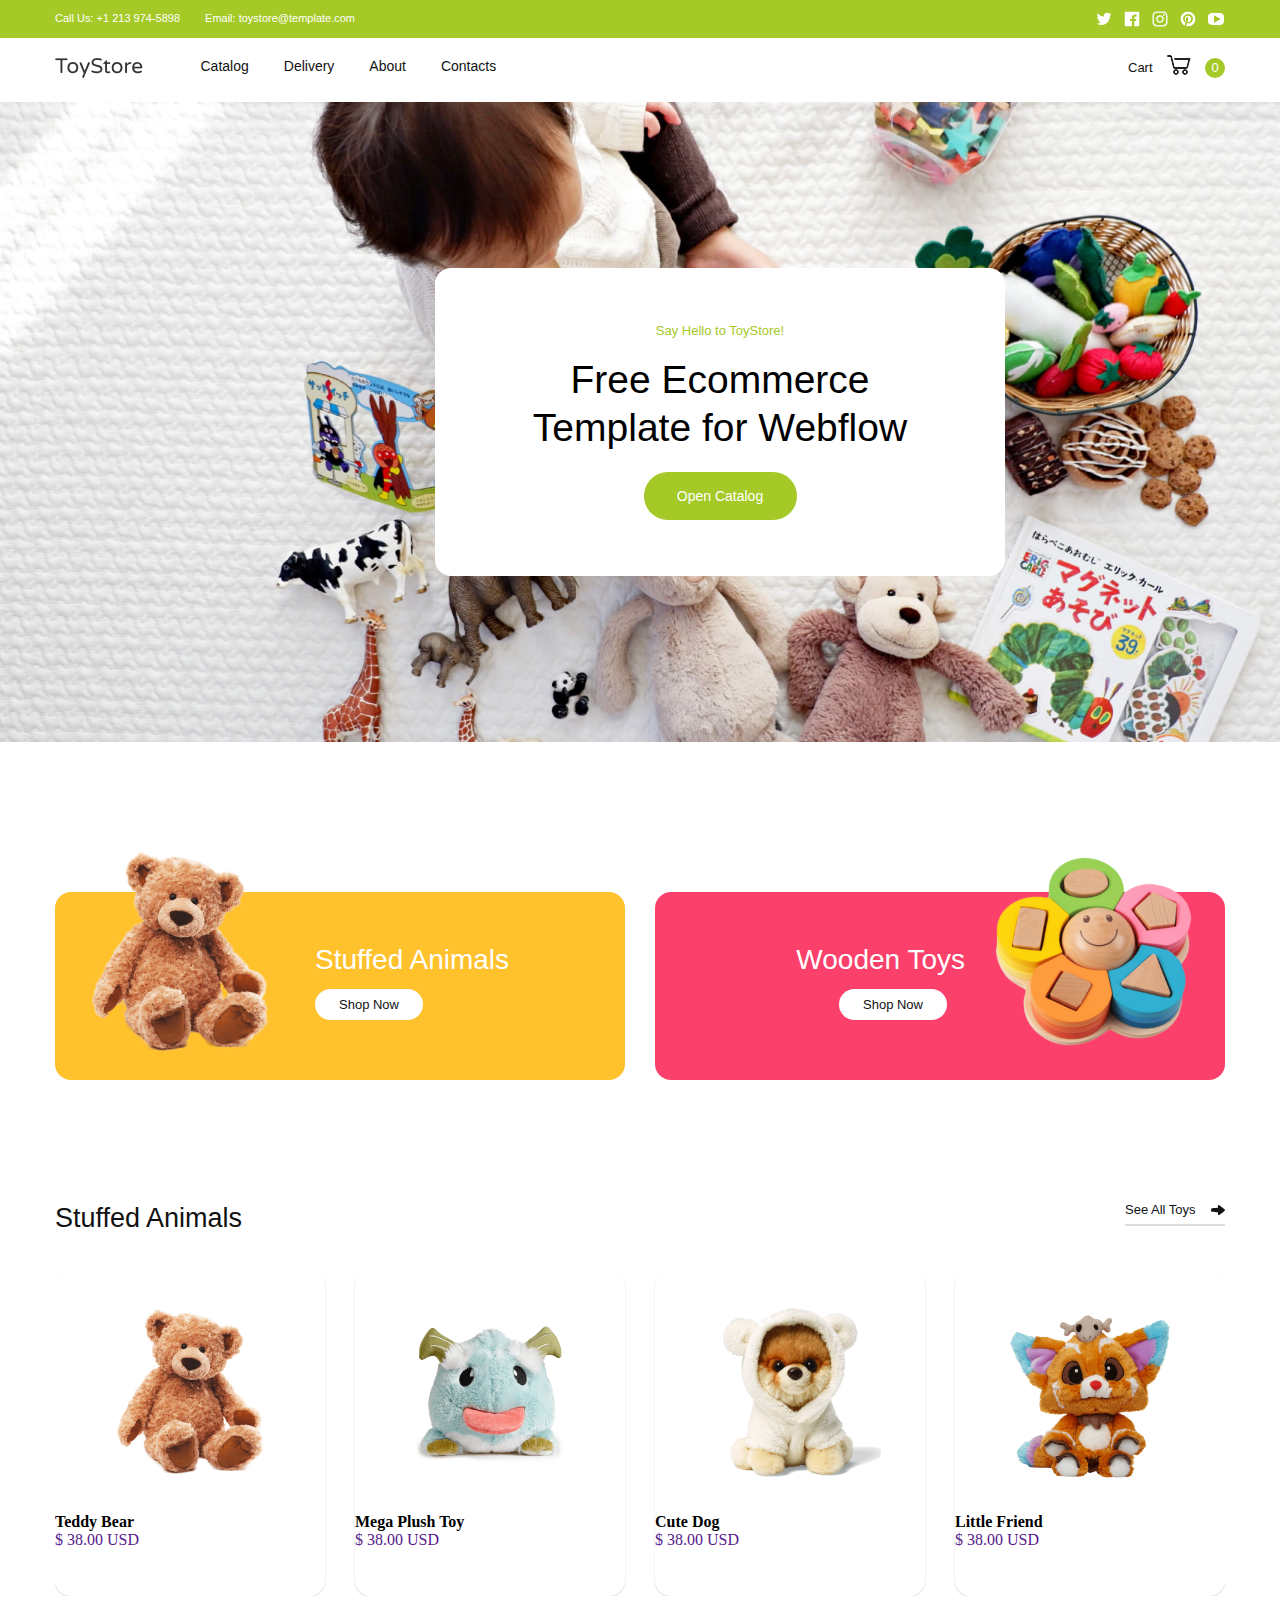
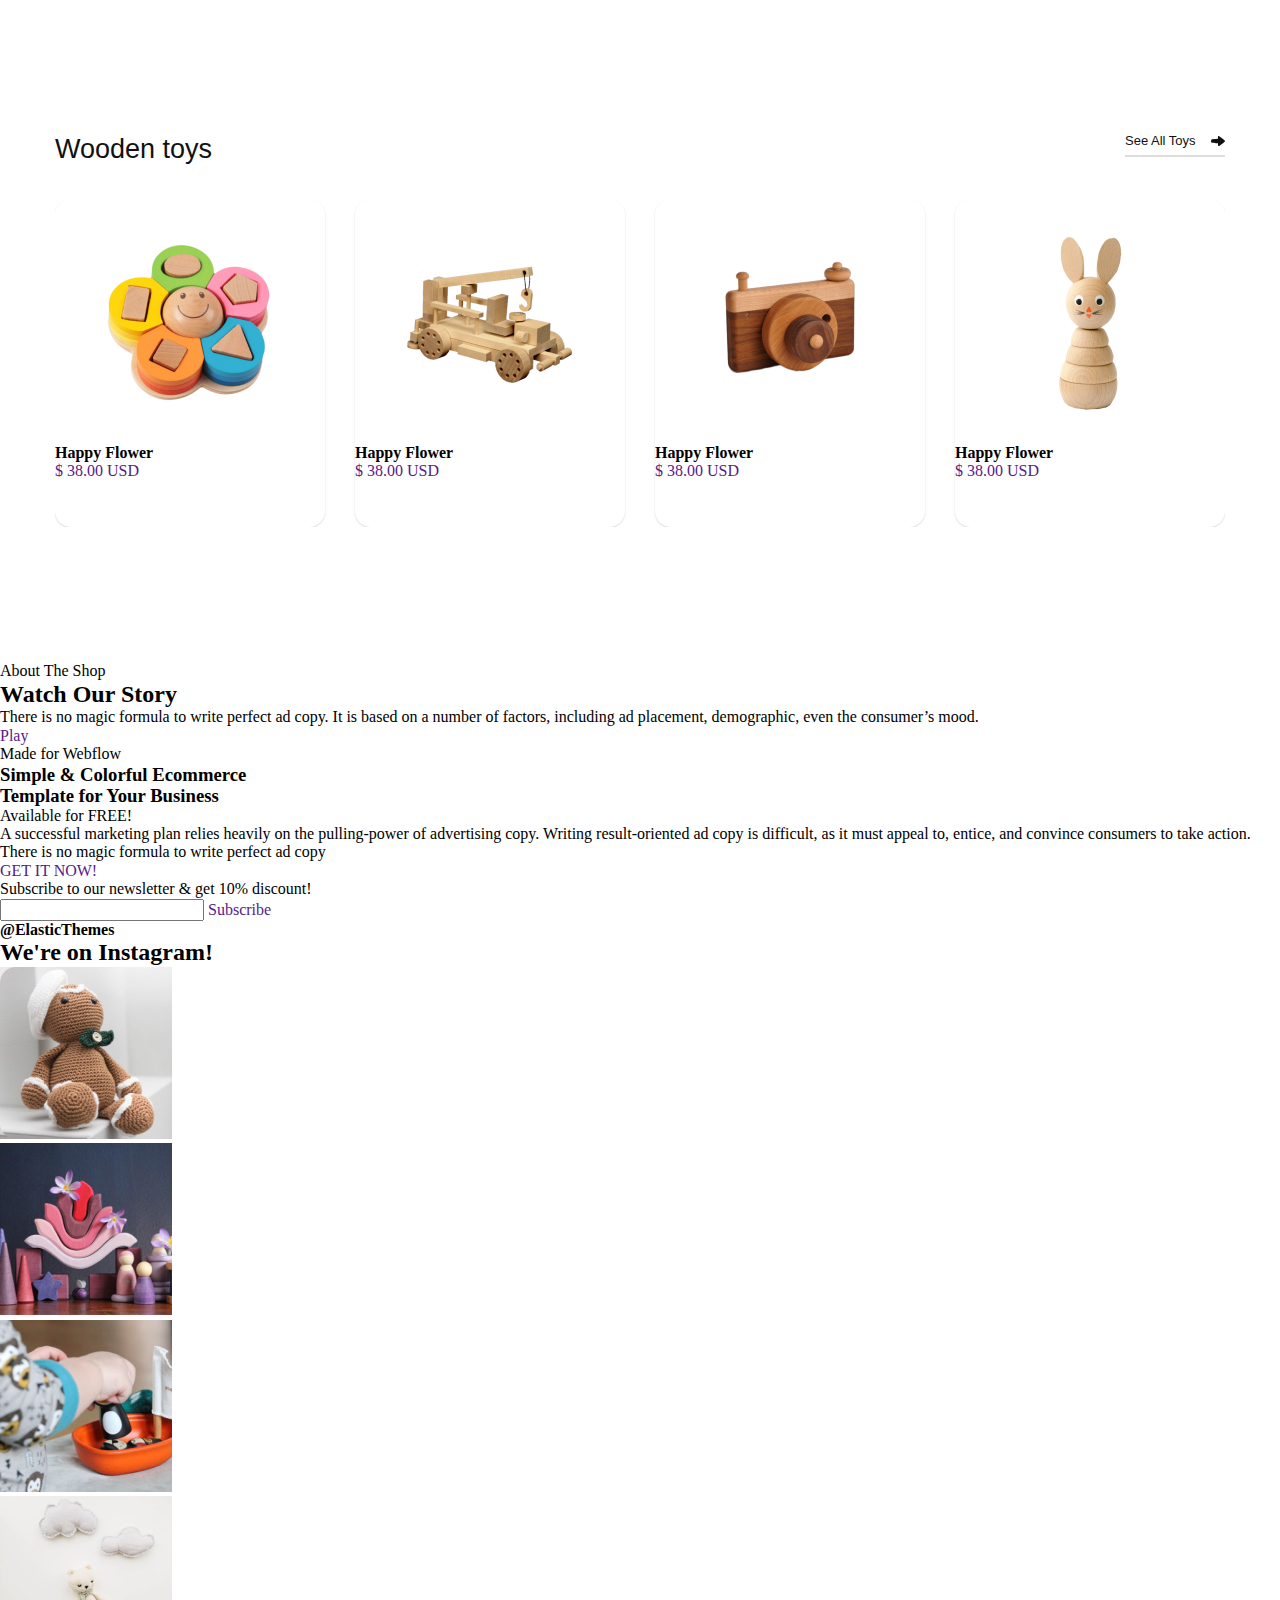
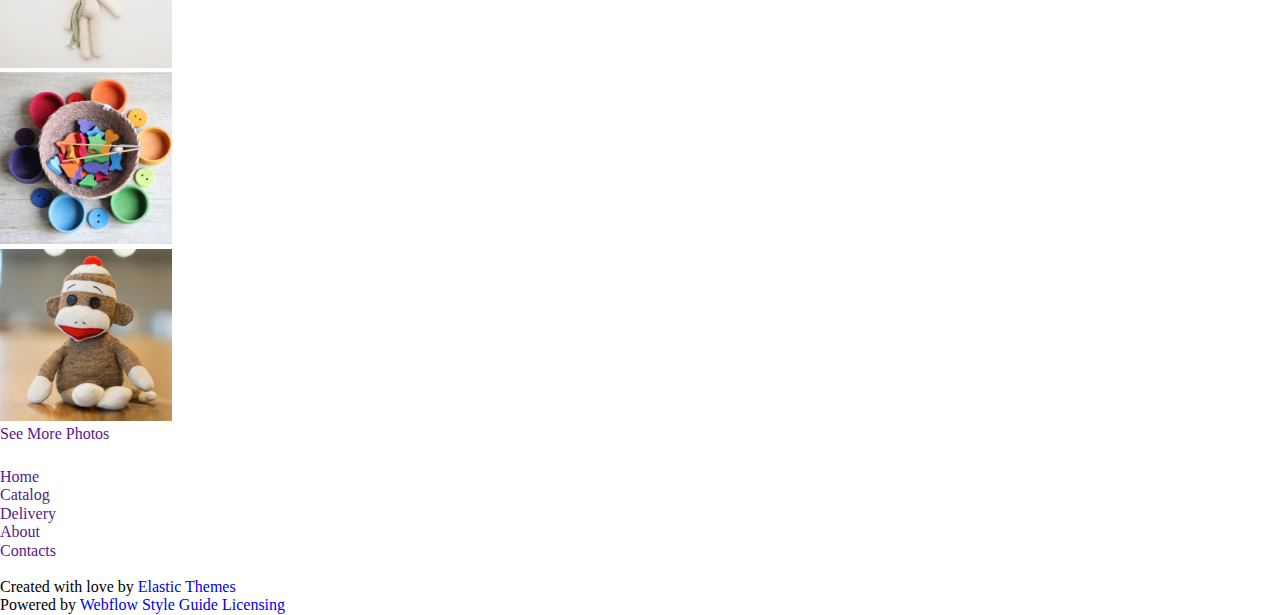
==== commit f2e615fc: "fix layout toystore" ====
--- a/toystore.html
+++ b/toystore.html
@@ -38,7 +38,7 @@
             <a href="#" class="header-lowpart__logo"><img src="img/toystore/logo-dark.png" alt="Main Logo"
                     class="logo"></a>
             <nav class="header-lowpart__nav main-nav">
-                <ul class="main-nav__list main-nav__list--top">
+                <ul class="main-nav__list">
                     <li class="main-nav__item"><a href="" class="main-nav__link">Catalog</a></li>
                     <li class="main-nav__item"><a href="" class="main-nav__link">Delivery</a></li>
                     <li class="main-nav__item"><a href="" class="main-nav__link">About</a></li>
@@ -84,125 +84,148 @@
                     <h3 class="toys-list__header">Stuffed Animals</h3>
                     <a href="" class="toys-list__seeall">See All Toys</a>
                 </div>
+                <div class="toys-list__scroll">
+                    <div class="toys-list__scroll-thumb"></div>
+                </div>
                 <ul class="toys-list">
                     <li class="toys-list__item toys-item">
-                        <img class="toys-item__image" src="img/toystore/stuffed-bear.png" alt="stuffed-bear" width="182" height="182">
-                        <h4 class="toys-item__header">Happy Flower</h4>
-                        <a href="" class="toys-item__pricelink">$ 38.00 USD</a>
-                    </li>
-                    <li class="toys-list__item toys-item">
-                        <img class="toys-item__image" src="img/toystore/stuffed-monster.png" alt="stuffed-monster" width="182" height="182">
-                        <h4 class="toys-item__header">Happy Flower</h4>
-                        <a href="" class="toys-item__pricelink">$ 38.00 USD</a>
-                    </li>
-                    <li class="toys-list__item toys-item">
-                        <img class="toys-item__image" src="img/toystore/stuffed-dog.png" alt="stuffed-dog" width="182" height="182">
-                        <h4 class="toys-item__header">Happy Flower</h4>
-                        <a href="" class="toys-item__pricelink">$ 38.00 USD</a>
-                    </li>
-                    <li class="toys-list__item toys-item">
-                        <img class="toys-item__image" src="img/toystore/stuffed-fox.png" alt="stuffed-fox" width="182" height="182">
-                        <h4 class="toys-item__header">Happy Flower</h4>
-                        <a href="" class="toys-item__pricelink">$ 38.00 USD</a>
-                    </li>
-                    <li class="toys-list__item toys-item">
-                        <img class="toys-item__image" src="img/toystore/stuffed-bear.png" alt="stuffed-bear" width="182" height="182">
-                        <h4 class="toys-item__header">Happy Flower</h4>
-                        <a href="" class="toys-item__pricelink">$ 38.00 USD</a>
-                    </li>
-                    <li class="toys-list__item toys-item">
-                        <img class="toys-item__image" src="img/toystore/stuffed-monster.png" alt="stuffed-monster" width="182" height="182">
-                        <h4 class="toys-item__header">Happy Flower</h4>
-                        <a href="" class="toys-item__pricelink">$ 38.00 USD</a>
-                    </li>
-                    <li class="toys-list__item toys-item">
-                        <img class="toys-item__image" src="img/toystore/stuffed-dog.png" alt="stuffed-dog" width="182" height="182">
-                        <h4 class="toys-item__header">Happy Flower</h4>
-                        <a href="" class="toys-item__pricelink">$ 38.00 USD</a>
-                    </li>
-                    <li class="toys-list__item toys-item">
-                        <img class="toys-item__image" src="img/toystore/stuffed-fox.png" alt="stuffed-fox" width="182" height="182">
-                        <h4 class="toys-item__header">Happy Flower</h4>
-                        <a href="" class="toys-item__pricelink">$ 38.00 USD</a>
-                    </li>
-                </ul> 
+                        <img class="toys-item__image" src="img/toystore/stuffed-bear.png" alt="stuffed-bear" width="182"
+                            height="182">
+                        <h4 class="toys-item__header">Teddy Bear</h4>
+                        <a href="" class="toys-item__pricelink">$ 38.00 USD</a>
+                    </li>
+                    <li class="toys-list__item toys-item">
+                        <img class="toys-item__image" src="img/toystore/stuffed-monster.png" alt="stuffed-monster"
+                            width="182" height="182">
+                        <h4 class="toys-item__header">Mega Plush Toy</h4>
+                        <a href="" class="toys-item__pricelink">$ 38.00 USD</a>
+                    </li>
+                    <li class="toys-list__item toys-item">
+                        <img class="toys-item__image" src="img/toystore/stuffed-dog.png" alt="stuffed-dog" width="182"
+                            height="182">
+                        <h4 class="toys-item__header">Cute Dog</h4>
+                        <a href="" class="toys-item__pricelink">$ 38.00 USD</a>
+                    </li>
+                    <li class="toys-list__item toys-item">
+                        <img class="toys-item__image" src="img/toystore/stuffed-fox.png" alt="stuffed-fox" width="182"
+                            height="182">
+                        <h4 class="toys-item__header">Little Friend</h4>
+                        <a href="" class="toys-item__pricelink">$ 38.00 USD</a>
+                    </li>
+                    <li class="toys-list__item toys-item">
+                        <img class="toys-item__image" src="img/toystore/stuffed-bear.png" alt="stuffed-bear" width="182"
+                            height="182">
+                        <h4 class="toys-item__header">Teddy Bear</h4>
+                        <a href="" class="toys-item__pricelink">$ 38.00 USD</a>
+                    </li>
+                    <li class="toys-list__item toys-item">
+                        <img class="toys-item__image" src="img/toystore/stuffed-monster.png" alt="stuffed-monster"
+                            width="182" height="182">
+                        <h4 class="toys-item__header">Mega Plush Toy</h4>
+                        <a href="" class="toys-item__pricelink">$ 38.00 USD</a>
+                    </li>
+                    <li class="toys-list__item toys-item">
+                        <img class="toys-item__image" src="img/toystore/stuffed-dog.png" alt="stuffed-dog" width="182"
+                            height="182">
+                        <h4 class="toys-item__header">Cute Dog</h4>
+                        <a href="" class="toys-item__pricelink">$ 38.00 USD</a>
+                    </li>
+                    <li class="toys-list__item toys-item">
+                        <img class="toys-item__image" src="img/toystore/stuffed-fox.png" alt="stuffed-fox" width="182"
+                            height="182">
+                        <h4 class="toys-item__header">Little Friend</h4>
+                        <a href="" class="toys-item__pricelink">$ 38.00 USD</a>
+                    </li>
+                </ul>
             </div>
             <div class="toys-list__wrapper">
                 <div class="toys-list__header-wrapper">
                     <h3 class="toys-list__header">Wooden toys</h3>
                     <a href="" class="toys-list__seeall">See All Toys</a>
                 </div>
+                <div class="toys-list__scroll">
+                    <div class="toys-list__scroll-thumb"></div>
+                </div>
                 <ul class="toys-list">
                     <li class="toys-list__item toys-item">
-                        <img class="toys-item__image" src="img/toystore/wooden-flower.png" alt="Wooden flower" width="182" height="182">
-                        <h4 class="toys-item__header">Happy Flower</h4>
-                        <a href="" class="toys-item__pricelink">$ 38.00 USD</a>
-                    </li>
-                    <li class="toys-list__item toys-item">
-                        <img class="toys-item__image" src="img/toystore/wooden-machine.png" alt="Wooden machine" width="182" height="182">
-                        <h4 class="toys-item__header">Happy Flower</h4>
-                        <a href="" class="toys-item__pricelink">$ 38.00 USD</a>
-                    </li>
-                    <li class="toys-list__item toys-item">
-                        <img class="toys-item__image" src="img/toystore/wooden-camera.png" alt="Wooden camera" width="182" height="182">
-                        <h4 class="toys-item__header">Happy Flower</h4>
-                        <a href="" class="toys-item__pricelink">$ 38.00 USD</a>
-                    </li>
-                    <li class="toys-list__item toys-item">
-                        <img class="toys-item__image" src="img/toystore/wooden-rabbit.png" alt="Wooden rabbit" width="182" height="182">
-                        <h4 class="toys-item__header">Happy Flower</h4>
-                        <a href="" class="toys-item__pricelink">$ 38.00 USD</a>
-                    </li>
-                    <li class="toys-list__item toys-item">
-                        <img class="toys-item__image" src="img/toystore/wooden-flower.png" alt="Wooden flower" width="182" height="182">
-                        <h4 class="toys-item__header">Happy Flower</h4>
-                        <a href="" class="toys-item__pricelink">$ 38.00 USD</a>
-                    </li>
-                    <li class="toys-list__item toys-item">
-                        <img class="toys-item__image" src="img/toystore/wooden-machine.png" alt="Wooden machine" width="182" height="182">
-                        <h4 class="toys-item__header">Happy Flower</h4>
-                        <a href="" class="toys-item__pricelink">$ 38.00 USD</a>
-                    </li>
-                    <li class="toys-list__item toys-item">
-                        <img class="toys-item__image" src="img/toystore/wooden-camera.png" alt="Wooden camera" width="182" height="182">
-                        <h4 class="toys-item__header">Happy Flower</h4>
-                        <a href="" class="toys-item__pricelink">$ 38.00 USD</a>
-                    </li>
-                    <li class="toys-list__item toys-item">
-                        <img class="toys-item__image" src="img/toystore/wooden-rabbit.png" alt="Wooden rabbit" width="182" height="182">
-                        <h4 class="toys-item__header">Happy Flower</h4>
-                        <a href="" class="toys-item__pricelink">$ 38.00 USD</a>
-                    </li>
-                </ul> 
+                        <img class="toys-item__image" src="img/toystore/wooden-flower.png" alt="Wooden flower"
+                            width="182" height="182">
+                        <h4 class="toys-item__header">Happy Flower</h4>
+                        <a href="" class="toys-item__pricelink">$ 38.00 USD</a>
+                    </li>
+                    <li class="toys-list__item toys-item">
+                        <img class="toys-item__image" src="img/toystore/wooden-machine.png" alt="Wooden machine"
+                            width="182" height="182">
+                        <h4 class="toys-item__header">Happy Flower</h4>
+                        <a href="" class="toys-item__pricelink">$ 38.00 USD</a>
+                    </li>
+                    <li class="toys-list__item toys-item">
+                        <img class="toys-item__image" src="img/toystore/wooden-camera.png" alt="Wooden camera"
+                            width="182" height="182">
+                        <h4 class="toys-item__header">Happy Flower</h4>
+                        <a href="" class="toys-item__pricelink">$ 38.00 USD</a>
+                    </li>
+                    <li class="toys-list__item toys-item">
+                        <img class="toys-item__image" src="img/toystore/wooden-rabbit.png" alt="Wooden rabbit"
+                            width="182" height="182">
+                        <h4 class="toys-item__header">Happy Flower</h4>
+                        <a href="" class="toys-item__pricelink">$ 38.00 USD</a>
+                    </li>
+                    <li class="toys-list__item toys-item">
+                        <img class="toys-item__image" src="img/toystore/wooden-flower.png" alt="Wooden flower"
+                            width="182" height="182">
+                        <h4 class="toys-item__header">Happy Flower</h4>
+                        <a href="" class="toys-item__pricelink">$ 38.00 USD</a>
+                    </li>
+                    <li class="toys-list__item toys-item">
+                        <img class="toys-item__image" src="img/toystore/wooden-machine.png" alt="Wooden machine"
+                            width="182" height="182">
+                        <h4 class="toys-item__header">Happy Flower</h4>
+                        <a href="" class="toys-item__pricelink">$ 38.00 USD</a>
+                    </li>
+                    <li class="toys-list__item toys-item">
+                        <img class="toys-item__image" src="img/toystore/wooden-camera.png" alt="Wooden camera"
+                            width="182" height="182">
+                        <h4 class="toys-item__header">Happy Flower</h4>
+                        <a href="" class="toys-item__pricelink">$ 38.00 USD</a>
+                    </li>
+                    <li class="toys-list__item toys-item">
+                        <img class="toys-item__image" src="img/toystore/wooden-rabbit.png" alt="Wooden rabbit"
+                            width="182" height="182">
+                        <h4 class="toys-item__header">Happy Flower</h4>
+                        <a href="" class="toys-item__pricelink">$ 38.00 USD</a>
+                    </li>
+                </ul>
             </div>
         </section>
         <section class="about">
-            <p class="about__welcome-text">About The Shop</p>
-            <h2 class="about__header">Watch Our Story</h2>
-            <p class="about__description">There is no magic formula to write perfect ad copy. It is based on a number of
-                factors, including ad placement, demographic, even the consumer’s mood.
-            </p>
+            <div class="about__wrapper">
+                <p class="about__welcome-text">About The Shop</p>
+                <h2 class="about__header">Watch Our Story</h2>
+                <p class="about__description">There is no magic formula to write perfect ad copy. It is based on a
+                    number of
+                    factors, including ad placement, demographic,&nbsp;even the consumer’s mood.
+                </p>
+                <a href="" class="about__button">Play</a>
+            </div>
         </section>
         <article class="article">
             <h2 class="visually-hidden">Article</h2>
-            <div class="article__quote-wrapper">
-                <p class="article__quote-welcome">Made for Webflow</p>
-                <p class="article__quote">Simple & Colorful Ecommerce Template for Your Business</p>
-            </div>
+            <p class="article__welcome">Made for Webflow</p>
+            <h3 class="article__header">Simple & Colorful Ecommerce <br>Template for Your Business</h3>
             <div class="article__main-wrapper">
-                <h3 class="article__header">Available for FREE!</h3>
+                <p class="article__summary">Available for FREE!</p>
                 <p class="article__text">A successful marketing plan relies heavily on the pulling-power of advertising
-                    copy. Writing result-oriented ad copy is difficult, as it must appeal to, entice, and convince
-                    consumers to take action. There is no magic formula to write perfect ad copy
+                    copy. Writing result-oriented ad copy is difficult, as it must&nbsp;appeal to, entice, and convince
+                    consumers to take action. There&nbsp;is&nbsp;no magic formula to write perfect ad copy
                 </p>
                 <a href="" class="article__button">GET IT NOW!</a>
-                <img src="" alt="Article Image" class="article__image">
             </div>
         </article>
-        <article class="subcribe-form">
+        <article class="subcribe">
             <h2 class="visually-hidden">Suscribe form</h2>
-            <p class="subcribe__text">Subscribe to our newsletter & get <span class="subcribe__discount">10%
-                    discount!</span></p>
+            <p class="subcribe__text">Subscribe to our newsletter &&nbsp;get&nbsp;<span
+                    class="subcribe__discount">10%&nbsp;discount!</span></p>
             <form class="subscribe__form" action="">
                 <input class="subcribe__input" type="email" id="subscribe__email">
                 <a href="" class="subscribe__button">Subscribe</a>
@@ -212,12 +235,18 @@
             <b class="insta__account">@ElasticThemes</b>
             <h2 class="insta__header">We're on Instagram!</h2>
             <ul class="insta__photo-list photo-list">
-                <li class="photo-list__item"><img src="" alt="Insta Photo1" class="photo-list__photo"></li>
-                <li class="photo-list__item"><img src="" alt="Insta Photo2" class="photo-list__photo"></li>
-                <li class="photo-list__item"><img src="" alt="Insta Photo3" class="photo-list__photo"></li>
-                <li class="photo-list__item"><img src="" alt="Insta Photo4" class="photo-list__photo"></li>
-                <li class="photo-list__item"><img src="" alt="Insta Photo5" class="photo-list__photo"></li>
-                <li class="photo-list__item"><img src="" alt="Insta Photo6" class="photo-list__photo"></li>
+                <li class="photo-list__item"><img src="img/toystore/instathumbs-1.jpg" alt="Insta Photo1"
+                        class="photo-list__photo" width="172" height="172"></li>
+                <li class="photo-list__item"><img src="img/toystore/instathumbs-2.jpg" alt="Insta Photo2"
+                        class="photo-list__photo" width="172" height="172"></li>
+                <li class="photo-list__item"><img src="img/toystore/instathumbs-3.jpg" alt="Insta Photo3"
+                        class="photo-list__photo" width="172" height="172"></li>
+                <li class="photo-list__item"><img src="img/toystore/instathumbs-4.jpg" alt="Insta Photo4"
+                        class="photo-list__photo" width="172" height="172"></li>
+                <li class="photo-list__item"><img src="img/toystore/instathumbs-5.jpg" alt="Insta Photo5"
+                        class="photo-list__photo" width="172" height="172"></li>
+                <li class="photo-list__item"><img src="img/toystore/instathumbs-6.jpg" alt="Insta Photo6"
+                        class="photo-list__photo" width="172" height="172"></li>
             </ul>
             <a href="" class="insta__button">See More Photos</a>
         </section>
@@ -234,12 +263,12 @@
                 <li class="nav-list__item"><a href="" class="nav-list__link">About</a></li>
                 <li class="nav-list__item"><a href="" class="nav-list__link">Contacts</a></li>
             </ul>
-            <ul class="sitemap-contacts socials-list">
-                <li class="socials-list__item"><a href="" class="socials-list__link">Twitter</a></li>
-                <li class="socials-list__item"><a href="" class="socials-list__link">Facebook</a></li>
-                <li class="socials-list__item"><a href="" class="socials-list__link">Instagram</a></li>
-                <li class="socials-list__item"><a href="" class="socials-list__link">Pinterest</a></li>
-                <li class="socials-list__item"><a href="" class="socials-list__link">Youtube</a></li>
+            <ul class="sitemap-contacts socials__list">
+                <li class="socials__item"><a href="" class="socials__link twitter">Twitter</a></li>
+                <li class="socials__item"><a href="" class="socials__link facebook">Facebook</a></li>
+                <li class="socials__item"><a href="" class="socials__link instagram">Instagram</a></li>
+                <li class="socials__item"><a href="" class="socials__link pinterest">Pinterest</a></li>
+                <li class="socials__item"><a href="" class="socials__link youtube">Youtube</a></li>
             </ul>
         </section>
         <section class="copyright">
